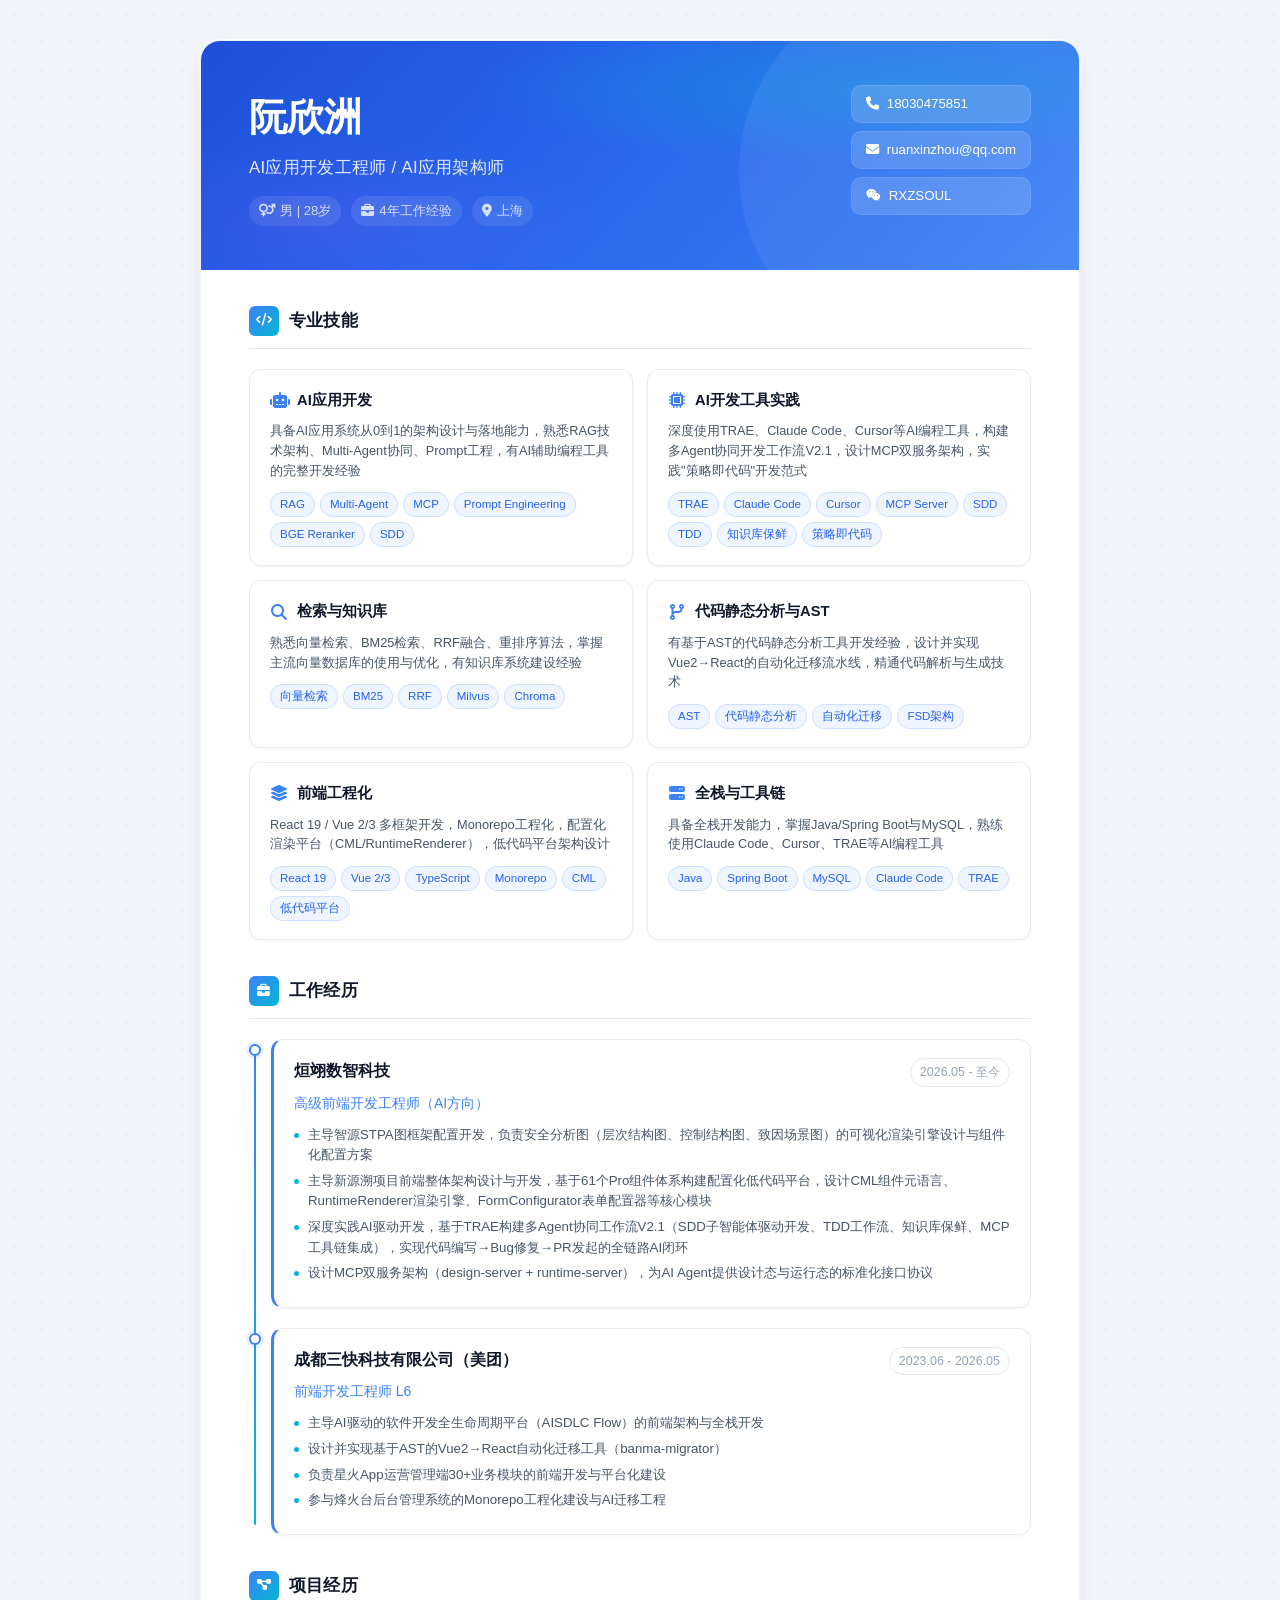
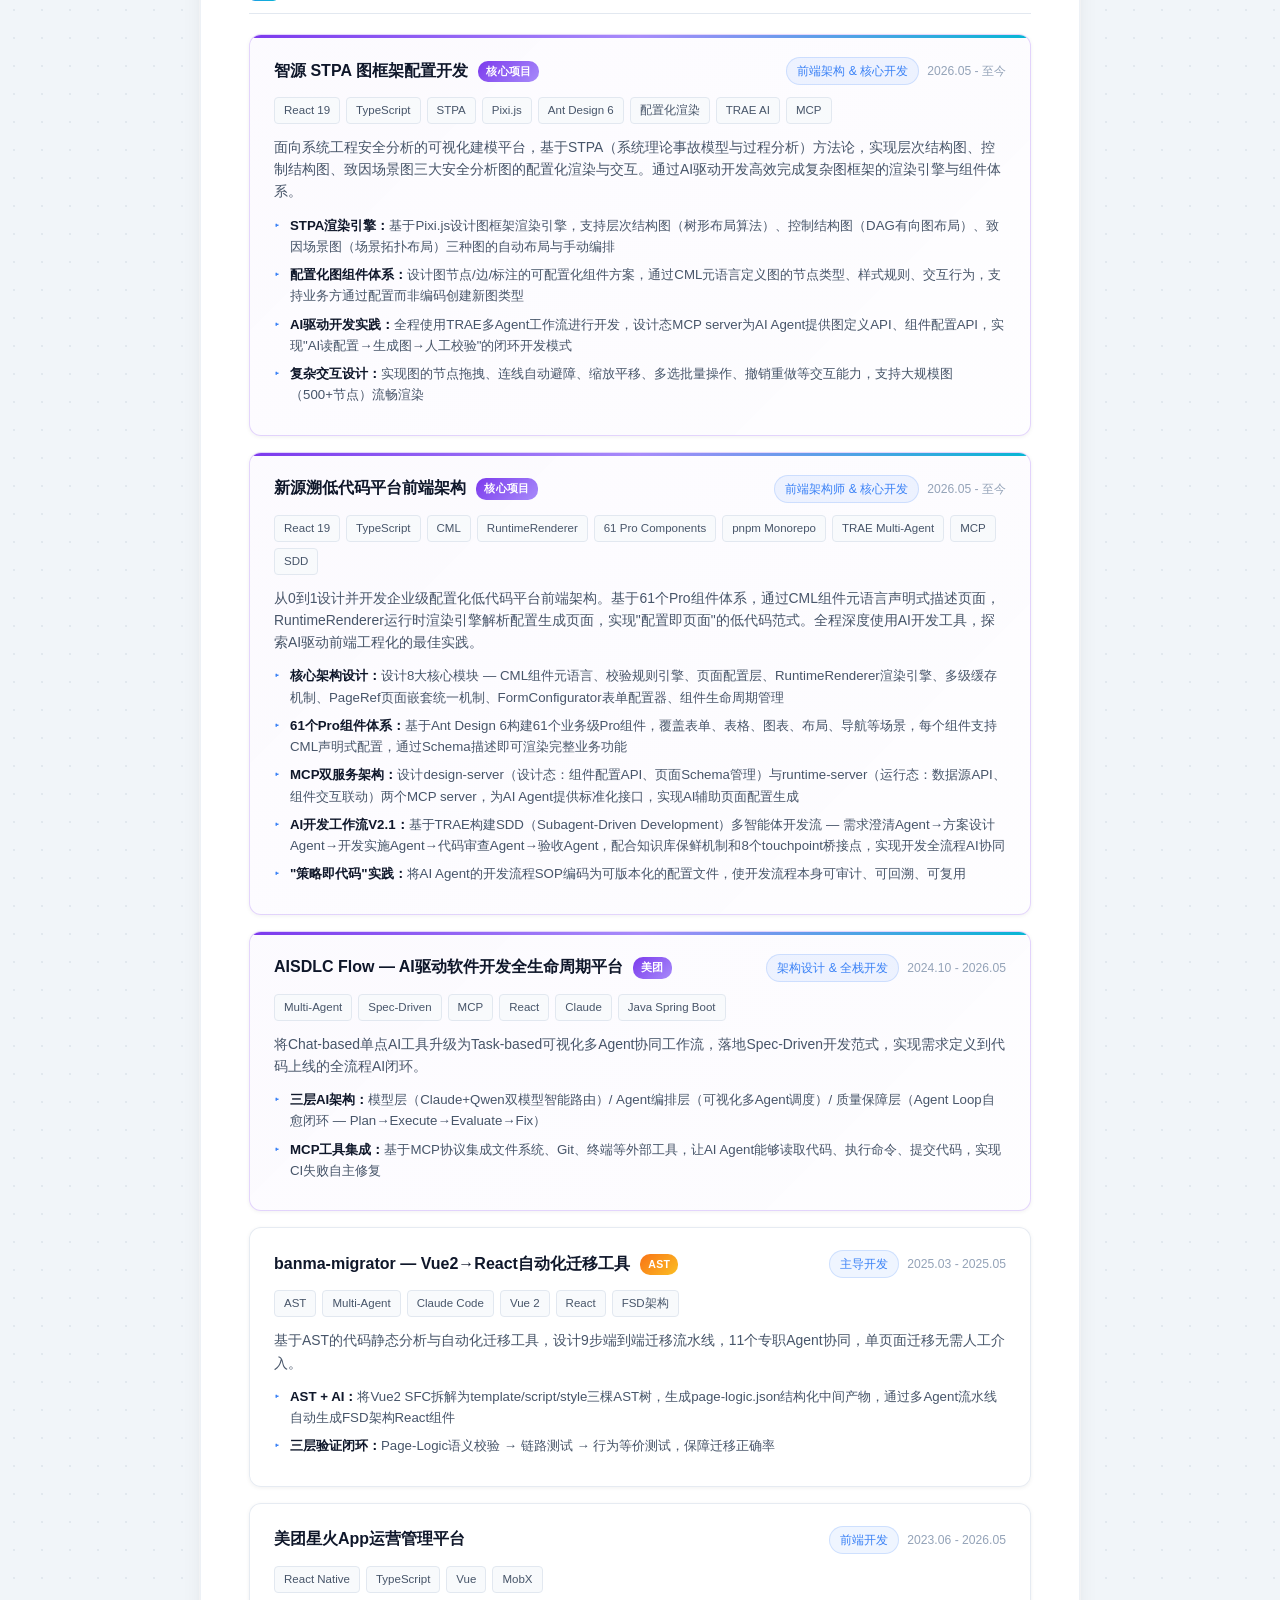
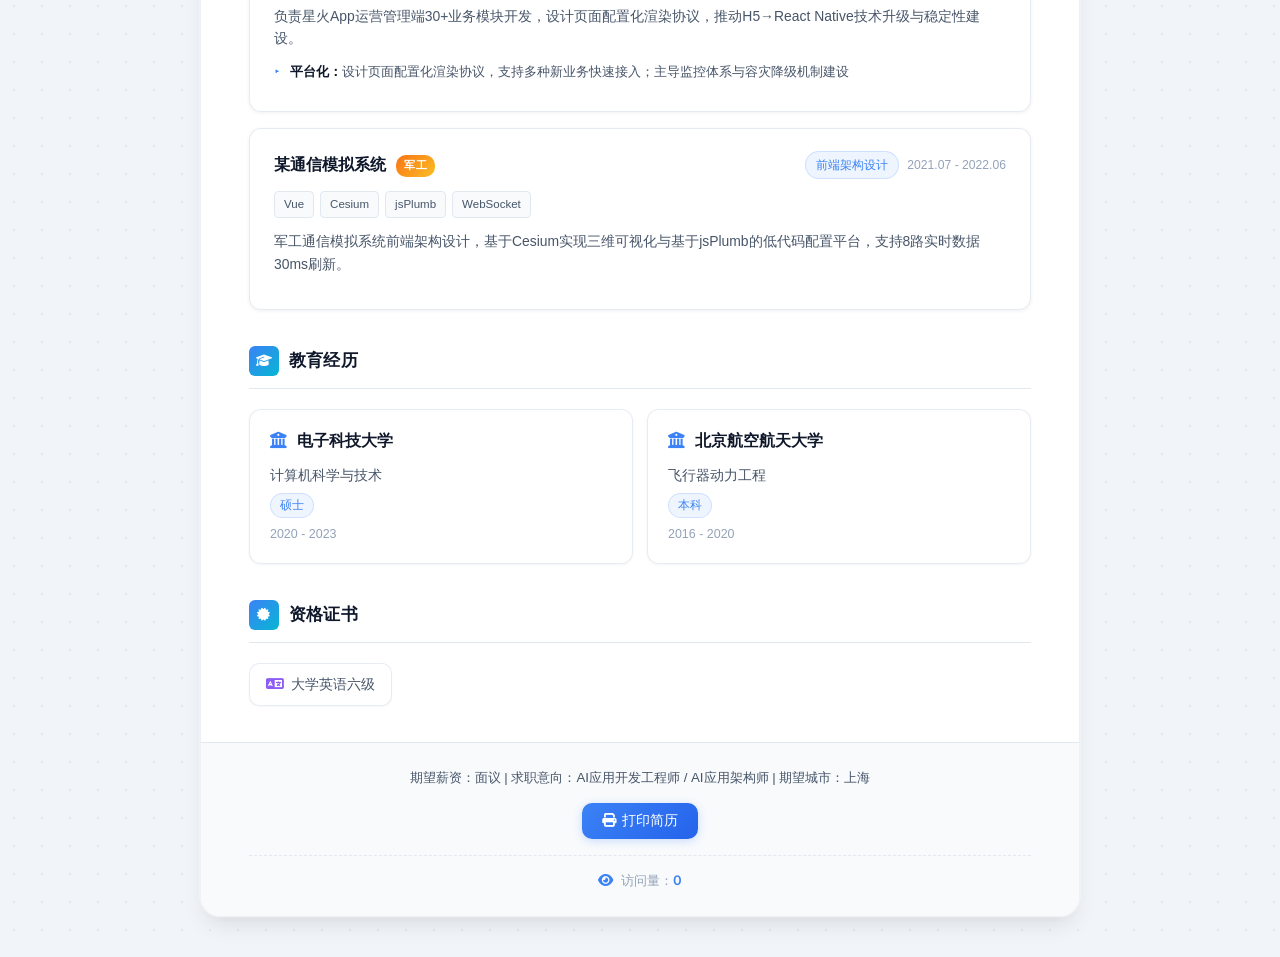
==== index.html @ 88b3d8fe "更新简历：突出STPA图框架配置开发与新源溯低代码平台前端架构，强调AI开发工具实践" ====
<!DOCTYPE html>
<html lang="zh-CN">
<head>
  <meta charset="UTF-8">
  <meta name="viewport" content="width=device-width, initial-scale=1.0">
  <title>阮欣洲 - AI应用开发工程师 - 简历</title>
  <meta name="description" content="AI应用开发工程师 / AI应用架构师简历 — RAG系统设计、Multi-Agent协同、AST代码静态分析、MCP工具集成">
  <link rel="stylesheet" href="/css/resume.css">
  <link rel="preconnect" href="https://fonts.googleapis.com">
  <link rel="preconnect" href="https://fonts.gstatic.com" crossorigin>
  <link href="https://fonts.googleapis.com/css2?family=Inter:wght@300;400;500;600;700&family=Noto+Sans+SC:wght@300;400;500;600;700&display=swap" rel="stylesheet">
  <link rel="stylesheet" href="https://cdn.jsdelivr.net/npm/@fortawesome/fontawesome-free@6.4.0/css/all.min.css">
</head>
<body>
  <div class="resume-container">
    <div class="resume">
  <!-- Header / Profile Section -->
  <header class="resume-header">
    <div class="header-content">
      <div class="profile-info">
        <h1 class="name">阮欣洲</h1>
        <p class="title">AI应用开发工程师 / AI应用架构师</p>
        <div class="meta">
          <span class="meta-item"><i class="fas fa-venus-mars"></i> 男 | 28岁</span>
          <span class="meta-item"><i class="fas fa-briefcase"></i> 4年工作经验</span>
          <span class="meta-item"><i class="fas fa-map-marker-alt"></i> 上海</span>
        </div>
      </div>
      <div class="contact-info">
        <a href="tel:18030475851" class="contact-item">
          <i class="fas fa-phone"></i>
          <span>18030475851</span>
        </a>
        <a href="mailto:ruanxinzhou@qq.com" class="contact-item">
          <i class="fas fa-envelope"></i>
          <span>ruanxinzhou@qq.com</span>
        </a>
        <div class="contact-item">
          <i class="fab fa-weixin"></i>
          <span>RXZSOUL</span>
        </div>
      </div>
    </div>
  </header>

  <main class="resume-main">
    <!-- Skills Section -->
    <section class="section skills-section">
      <h2 class="section-title">
        <span class="title-icon"><i class="fas fa-code"></i></span>
        专业技能
      </h2>
      <div class="skills-grid">
        <div class="skill-card">
          <div class="skill-header">
            <i class="fas fa-robot"></i>
            <h3>AI应用开发</h3>
          </div>
          <p>具备AI应用系统从0到1的架构设计与落地能力，熟悉RAG技术架构、Multi-Agent协同、Prompt工程，有AI辅助编程工具的完整开发经验</p>
          <div class="skill-tags">
            <span class="tag">RAG</span>
            <span class="tag">Multi-Agent</span>
            <span class="tag">MCP</span>
            <span class="tag">Prompt Engineering</span>
            <span class="tag">BGE Reranker</span>
            <span class="tag">SDD</span>
          </div>
        </div>

        <div class="skill-card">
          <div class="skill-header">
            <i class="fas fa-microchip"></i>
            <h3>AI开发工具实践</h3>
          </div>
          <p>深度使用TRAE、Claude Code、Cursor等AI编程工具，构建多Agent协同开发工作流V2.1，设计MCP双服务架构，实践"策略即代码"开发范式</p>
          <div class="skill-tags">
            <span class="tag">TRAE</span>
            <span class="tag">Claude Code</span>
            <span class="tag">Cursor</span>
            <span class="tag">MCP Server</span>
            <span class="tag">SDD</span>
            <span class="tag">TDD</span>
            <span class="tag">知识库保鲜</span>
            <span class="tag">策略即代码</span>
          </div>
        </div>

        <div class="skill-card">
          <div class="skill-header">
            <i class="fas fa-search"></i>
            <h3>检索与知识库</h3>
          </div>
          <p>熟悉向量检索、BM25检索、RRF融合、重排序算法，掌握主流向量数据库的使用与优化，有知识库系统建设经验</p>
          <div class="skill-tags">
            <span class="tag">向量检索</span>
            <span class="tag">BM25</span>
            <span class="tag">RRF</span>
            <span class="tag">Milvus</span>
            <span class="tag">Chroma</span>
          </div>
        </div>

        <div class="skill-card">
          <div class="skill-header">
            <i class="fas fa-code-branch"></i>
            <h3>代码静态分析与AST</h3>
          </div>
          <p>有基于AST的代码静态分析工具开发经验，设计并实现Vue2→React的自动化迁移流水线，精通代码解析与生成技术</p>
          <div class="skill-tags">
            <span class="tag">AST</span>
            <span class="tag">代码静态分析</span>
            <span class="tag">自动化迁移</span>
            <span class="tag">FSD架构</span>
          </div>
        </div>

        <div class="skill-card">
          <div class="skill-header">
            <i class="fas fa-layer-group"></i>
            <h3>前端工程化</h3>
          </div>
          <p>React 19 / Vue 2/3 多框架开发，Monorepo工程化，配置化渲染平台（CML/RuntimeRenderer），低代码平台架构设计</p>
          <div class="skill-tags">
            <span class="tag">React 19</span>
            <span class="tag">Vue 2/3</span>
            <span class="tag">TypeScript</span>
            <span class="tag">Monorepo</span>
            <span class="tag">CML</span>
            <span class="tag">低代码平台</span>
          </div>
        </div>

        <div class="skill-card">
          <div class="skill-header">
            <i class="fas fa-server"></i>
            <h3>全栈与工具链</h3>
          </div>
          <p>具备全栈开发能力，掌握Java/Spring Boot与MySQL，熟练使用Claude Code、Cursor、TRAE等AI编程工具</p>
          <div class="skill-tags">
            <span class="tag">Java</span>
            <span class="tag">Spring Boot</span>
            <span class="tag">MySQL</span>
            <span class="tag">Claude Code</span>
            <span class="tag">TRAE</span>
          </div>
        </div>
      </div>
    </section>

    <!-- Experience Section -->
    <section class="section experience-section">
      <h2 class="section-title">
        <span class="title-icon"><i class="fas fa-briefcase"></i></span>
        工作经历
      </h2>
      <div class="timeline">
        <div class="timeline-item">
          <div class="timeline-marker"></div>
          <div class="timeline-content">
            <div class="timeline-header">
              <h3>烜翊数智科技</h3>
              <span class="timeline-period">2026.05 - 至今</span>
            </div>
            <p class="timeline-role">高级前端开发工程师（AI方向）</p>
            <ul class="timeline-duties">
              <li>主导智源STPA图框架配置开发，负责安全分析图（层次结构图、控制结构图、致因场景图）的可视化渲染引擎设计与组件化配置方案</li>
              <li>主导新源溯项目前端整体架构设计与开发，基于61个Pro组件体系构建配置化低代码平台，设计CML组件元语言、RuntimeRenderer渲染引擎、FormConfigurator表单配置器等核心模块</li>
              <li>深度实践AI驱动开发，基于TRAE构建多Agent协同工作流V2.1（SDD子智能体驱动开发、TDD工作流、知识库保鲜、MCP工具链集成），实现代码编写→Bug修复→PR发起的全链路AI闭环</li>
              <li>设计MCP双服务架构（design-server + runtime-server），为AI Agent提供设计态与运行态的标准化接口协议</li>
            </ul>
          </div>
        </div>

        <div class="timeline-item">
          <div class="timeline-marker"></div>
          <div class="timeline-content">
            <div class="timeline-header">
              <h3>成都三快科技有限公司（美团）</h3>
              <span class="timeline-period">2023.06 - 2026.05</span>
            </div>
            <p class="timeline-role">前端开发工程师 L6</p>
            <ul class="timeline-duties">
              <li>主导AI驱动的软件开发全生命周期平台（AISDLC Flow）的前端架构与全栈开发</li>
              <li>设计并实现基于AST的Vue2→React自动化迁移工具（banma-migrator）</li>
              <li>负责星火App运营管理端30+业务模块的前端开发与平台化建设</li>
              <li>参与烽火台后台管理系统的Monorepo工程化建设与AI迁移工程</li>
            </ul>
          </div>
        </div>
      </div>
    </section>

    <!-- Projects Section -->
    <section class="section projects-section">
      <h2 class="section-title">
        <span class="title-icon"><i class="fas fa-project-diagram"></i></span>
        项目经历
      </h2>

      <div class="project-card project-card--ai">
        <div class="project-header">
          <h3>智源 STPA 图框架配置开发 <span class="project-new-badge">核心项目</span></h3>
          <span class="project-role">前端架构 & 核心开发</span>
          <span class="project-period">2026.05 - 至今</span>
        </div>
        <div class="project-tech">
          <span class="tech-tag">React 19</span>
          <span class="tech-tag">TypeScript</span>
          <span class="tech-tag">STPA</span>
          <span class="tech-tag">Pixi.js</span>
          <span class="tech-tag">Ant Design 6</span>
          <span class="tech-tag">配置化渲染</span>
          <span class="tech-tag">TRAE AI</span>
          <span class="tech-tag">MCP</span>
        </div>
        <p class="project-desc">面向系统工程安全分析的可视化建模平台，基于STPA（系统理论事故模型与过程分析）方法论，实现层次结构图、控制结构图、致因场景图三大安全分析图的配置化渲染与交互。通过AI驱动开发高效完成复杂图框架的渲染引擎与组件体系。</p>
        <ul class="project-achievements">
          <li><strong>STPA渲染引擎：</strong>基于Pixi.js设计图框架渲染引擎，支持层次结构图（树形布局算法）、控制结构图（DAG有向图布局）、致因场景图（场景拓扑布局）三种图的自动布局与手动编排</li>
          <li><strong>配置化图组件体系：</strong>设计图节点/边/标注的可配置化组件方案，通过CML元语言定义图的节点类型、样式规则、交互行为，支持业务方通过配置而非编码创建新图类型</li>
          <li><strong>AI驱动开发实践：</strong>全程使用TRAE多Agent工作流进行开发，设计态MCP server为AI Agent提供图定义API、组件配置API，实现"AI读配置→生成图→人工校验"的闭环开发模式</li>
          <li><strong>复杂交互设计：</strong>实现图的节点拖拽、连线自动避障、缩放平移、多选批量操作、撤销重做等交互能力，支持大规模图（500+节点）流畅渲染</li>
        </ul>
      </div>

      <div class="project-card project-card--ai">
        <div class="project-header">
          <h3>新源溯低代码平台前端架构 <span class="project-new-badge">核心项目</span></h3>
          <span class="project-role">前端架构师 & 核心开发</span>
          <span class="project-period">2026.05 - 至今</span>
        </div>
        <div class="project-tech">
          <span class="tech-tag">React 19</span>
          <span class="tech-tag">TypeScript</span>
          <span class="tech-tag">CML</span>
          <span class="tech-tag">RuntimeRenderer</span>
          <span class="tech-tag">61 Pro Components</span>
          <span class="tech-tag">pnpm Monorepo</span>
          <span class="tech-tag">TRAE Multi-Agent</span>
          <span class="tech-tag">MCP</span>
          <span class="tech-tag">SDD</span>
        </div>
        <p class="project-desc">从0到1设计并开发企业级配置化低代码平台前端架构。基于61个Pro组件体系，通过CML组件元语言声明式描述页面，RuntimeRenderer运行时渲染引擎解析配置生成页面，实现"配置即页面"的低代码范式。全程深度使用AI开发工具，探索AI驱动前端工程化的最佳实践。</p>
        <ul class="project-achievements">
          <li><strong>核心架构设计：</strong>设计8大核心模块 — CML组件元语言、校验规则引擎、页面配置层、RuntimeRenderer渲染引擎、多级缓存机制、PageRef页面嵌套统一机制、FormConfigurator表单配置器、组件生命周期管理</li>
          <li><strong>61个Pro组件体系：</strong>基于Ant Design 6构建61个业务级Pro组件，覆盖表单、表格、图表、布局、导航等场景，每个组件支持CML声明式配置，通过Schema描述即可渲染完整业务功能</li>
          <li><strong>MCP双服务架构：</strong>设计design-server（设计态：组件配置API、页面Schema管理）与runtime-server（运行态：数据源API、组件交互联动）两个MCP server，为AI Agent提供标准化接口，实现AI辅助页面配置生成</li>
          <li><strong>AI开发工作流V2.1：</strong>基于TRAE构建SDD（Subagent-Driven Development）多智能体开发流 — 需求澄清Agent→方案设计Agent→开发实施Agent→代码审查Agent→验收Agent，配合知识库保鲜机制和8个touchpoint桥接点，实现开发全流程AI协同</li>
          <li><strong>"策略即代码"实践：</strong>将AI Agent的开发流程SOP编码为可版本化的配置文件，使开发流程本身可审计、可回溯、可复用</li>
        </ul>
      </div>

      
      <div class="project-card project-card--ai">
        <div class="project-header">
          <h3>AISDLC Flow — AI驱动软件开发全生命周期平台 <span class="project-new-badge">美团</span></h3>
          <span class="project-role">架构设计 & 全栈开发</span>
          <span class="project-period">2024.10 - 2026.05</span>
        </div>
        <div class="project-tech">
          <span class="tech-tag">Multi-Agent</span>
          <span class="tech-tag">Spec-Driven</span>
          <span class="tech-tag">MCP</span>
          <span class="tech-tag">React</span>
          <span class="tech-tag">Claude</span>
          <span class="tech-tag">Java Spring Boot</span>
        </div>
        <p class="project-desc">将Chat-based单点AI工具升级为Task-based可视化多Agent协同工作流，落地Spec-Driven开发范式，实现需求定义到代码上线的全流程AI闭环。</p>
        <ul class="project-achievements">
          <li><strong>三层AI架构：</strong>模型层（Claude+Qwen双模型智能路由）/ Agent编排层（可视化多Agent调度）/ 质量保障层（Agent Loop自愈闭环 — Plan→Execute→Evaluate→Fix）</li>
          <li><strong>MCP工具集成：</strong>基于MCP协议集成文件系统、Git、终端等外部工具，让AI Agent能够读取代码、执行命令、提交代码，实现CI失败自主修复</li>
        </ul>
      </div>

      <div class="project-card">
        <div class="project-header">
          <h3>banma-migrator — Vue2→React自动化迁移工具 <span class="project-badge project-badge--orange">AST</span></h3>
          <span class="project-role">主导开发</span>
          <span class="project-period">2025.03 - 2025.05</span>
        </div>
        <div class="project-tech">
          <span class="tech-tag">AST</span>
          <span class="tech-tag">Multi-Agent</span>
          <span class="tech-tag">Claude Code</span>
          <span class="tech-tag">Vue 2</span>
          <span class="tech-tag">React</span>
          <span class="tech-tag">FSD架构</span>
        </div>
        <p class="project-desc">基于AST的代码静态分析与自动化迁移工具，设计9步端到端迁移流水线，11个专职Agent协同，单页面迁移无需人工介入。</p>
        <ul class="project-achievements">
          <li><strong>AST + AI：</strong>将Vue2 SFC拆解为template/script/style三棵AST树，生成page-logic.json结构化中间产物，通过多Agent流水线自动生成FSD架构React组件</li>
          <li><strong>三层验证闭环：</strong>Page-Logic语义校验 → 链路测试 → 行为等价测试，保障迁移正确率</li>
        </ul>
      </div>

      <div class="project-card">
        <div class="project-header">
          <h3>美团星火App运营管理平台</h3>
          <span class="project-role">前端开发</span>
          <span class="project-period">2023.06 - 2026.05</span>
        </div>
        <div class="project-tech">
          <span class="tech-tag">React Native</span>
          <span class="tech-tag">TypeScript</span>
          <span class="tech-tag">Vue</span>
          <span class="tech-tag">MobX</span>
        </div>
        <p class="project-desc">负责星火App运营管理端30+业务模块开发，设计页面配置化渲染协议，推动H5→React Native技术升级与稳定性建设。</p>
        <ul class="project-achievements">
          <li><strong>平台化：</strong>设计页面配置化渲染协议，支持多种新业务快速接入；主导监控体系与容灾降级机制建设</li>
        </ul>
      </div>

      <div class="project-card">
        <div class="project-header">
          <h3>某通信模拟系统 <span class="project-badge project-badge--orange">军工</span></h3>
          <span class="project-role">前端架构设计</span>
          <span class="project-period">2021.07 - 2022.06</span>
        </div>
        <div class="project-tech">
          <span class="tech-tag">Vue</span>
          <span class="tech-tag">Cesium</span>
          <span class="tech-tag">jsPlumb</span>
          <span class="tech-tag">WebSocket</span>
        </div>
        <p class="project-desc">军工通信模拟系统前端架构设计，基于Cesium实现三维可视化与基于jsPlumb的低代码配置平台，支持8路实时数据30ms刷新。</p>
      </div>
    </section>

    <!-- Education Section -->
    <section class="section education-section">
      <h2 class="section-title">
        <span class="title-icon"><i class="fas fa-graduation-cap"></i></span>
        教育经历
      </h2>
      <div class="education-grid">
        <div class="education-card">
          <div class="education-school">
            <i class="fas fa-university"></i>
            <h3>电子科技大学</h3>
          </div>
          <p class="education-major">计算机科学与技术</p>
          <p class="education-degree">硕士</p>
          <span class="education-period">2020 - 2023</span>
        </div>
        <div class="education-card">
          <div class="education-school">
            <i class="fas fa-university"></i>
            <h3>北京航空航天大学</h3>
          </div>
          <p class="education-major">飞行器动力工程</p>
          <p class="education-degree">本科</p>
          <span class="education-period">2016 - 2020</span>
        </div>
      </div>
    </section>

    <!-- Certificates Section -->
    <section class="section certificates-section">
      <h2 class="section-title">
        <span class="title-icon"><i class="fas fa-certificate"></i></span>
        资格证书
      </h2>
      <div class="certificates-list">
        <div class="certificate-item">
          <i class="fas fa-language"></i>
          <span>大学英语六级</span>
        </div>
      </div>
    </section>
  </main>

  <!-- Footer -->
  <footer class="resume-footer">
    <p>期望薪资：面议 | 求职意向：AI应用开发工程师 / AI应用架构师 | 期望城市：上海</p>
    <button class="print-btn" onclick="window.print()">
      <i class="fas fa-print"></i> 打印简历
    </button>
    <div class="visitor-stats">
      <i class="fas fa-eye"></i>
      <span>访问量：<span id="busuanzi_value_site_pv">0</span></span>
    </div>
  </footer>
</div>

  </div>
  <script src="/js/resume.js"></script>
  <!-- Vercount 访问统计 (更稳定) -->
  <script async src="https://events.vercount.one/js"></script>
</body>
</html>
---- css/resume.css ----
/* ============================================================
   Keyframe Animations
   ============================================================ */
@keyframes shimmer {
  0%   { background-position: -200% center; }
  100% { background-position:  200% center; }
}

@keyframes grain {
  0%, 100% { transform: translate(0, 0); }
  10%       { transform: translate(-2%, -3%); }
  30%       { transform: translate(3%, 2%); }
  50%       { transform: translate(-1%, 4%); }
  70%       { transform: translate(2%, -2%); }
  90%       { transform: translate(-3%, 1%); }
}

@keyframes fadeInUp {
  from { opacity: 0; transform: translateY(12px); }
  to   { opacity: 1; transform: translateY(0); }
}

@keyframes slideInLeft {
  from { opacity: 0; transform: translateX(-16px); }
  to   { opacity: 1; transform: translateX(0); }
}

/* ============================================================
   CSS Variables — Design Tokens
   ============================================================ */
:root {
  /* Brand Colors */
  --primary-color: #3b82f6;
  --primary-light: #60a5fa;
  --primary-dark: #2563eb;
  --secondary-color: #06b6d4;
  --accent-color: #8b5cf6;
  --accent-dark: #7c3aed;
  --success-color: #10b981;
  --success-dark: #059669;
  --warning-color: #f59e0b;
  --orange-color: #f97316;
  --orange-dark: #ea580c;

  /* Backgrounds */
  --bg-color: #f1f5f9;
  --bg-subtle: #f8fafc;
  --card-bg: #ffffff;

  /* Text */
  --text-primary: #0f172a;
  --text-secondary: #475569;
  --text-muted: #94a3b8;

  /* Borders */
  --border-color: #e2e8f0;
  --border-light: #f1f5f9;

  /* Shadows */
  --shadow-xs: 0 1px 2px 0 rgb(0 0 0 / 0.04);
  --shadow-sm: 0 1px 3px 0 rgb(0 0 0 / 0.08), 0 1px 2px -1px rgb(0 0 0 / 0.06);
  --shadow: 0 4px 6px -1px rgb(0 0 0 / 0.08), 0 2px 4px -2px rgb(0 0 0 / 0.06);
  --shadow-md: 0 6px 16px -4px rgb(0 0 0 / 0.1), 0 2px 6px -2px rgb(0 0 0 / 0.06);
  --shadow-lg: 0 12px 24px -6px rgb(0 0 0 / 0.1), 0 4px 8px -4px rgb(0 0 0 / 0.06);

  /* Radii */
  --radius-xs: 4px;
  --radius-sm: 6px;
  --radius: 10px;
  --radius-md: 12px;
  --radius-lg: 16px;
  --radius-xl: 20px;

  /* Transitions */
  --transition: all 0.25s cubic-bezier(0.4, 0, 0.2, 1);
  --transition-fast: all 0.15s cubic-bezier(0.4, 0, 0.2, 1);
}

/* ============================================================
   Reset & Base
   ============================================================ */
* {
  margin: 0;
  padding: 0;
  box-sizing: border-box;
}

html {
  scroll-behavior: smooth;
}

body {
  font-family: -apple-system, BlinkMacSystemFont, 'Segoe UI', 'PingFang SC',
    'Hiragino Sans GB', 'Microsoft YaHei', sans-serif;
  background: var(--bg-color);
  background-image: radial-gradient(circle, rgba(148,163,184,0.16) 1px, transparent 1px);
  background-size: 28px 28px;
  color: var(--text-primary);
  line-height: 1.65;
  -webkit-font-smoothing: antialiased;
  -moz-osx-font-smoothing: grayscale;
}

/* ============================================================
   Layout
   ============================================================ */
.resume-container {
  max-width: 920px;
  margin: 0 auto;
  padding: 40px 20px;
}

.resume {
  background: rgba(255,255,255,0.97);
  backdrop-filter: blur(20px);
  -webkit-backdrop-filter: blur(20px);
  border-radius: var(--radius-xl);
  box-shadow: var(--shadow-lg), 0 0 0 1px rgba(255,255,255,0.6);
  overflow: hidden;
  border: 1px solid rgba(226,232,240,0.6);
}

/* ============================================================
   Header
   ============================================================ */
.resume-header {
  background:
    radial-gradient(ellipse 80% 60% at 75% 20%, rgba(6,182,212,0.3) 0%, transparent 55%),
    radial-gradient(ellipse 60% 80% at 15% 80%, rgba(139,92,246,0.2) 0%, transparent 50%),
    linear-gradient(135deg, #1d4ed8 0%, #2563eb 40%, #3b82f6 100%);
  color: white;
  padding: 44px 48px;
  position: relative;
  overflow: hidden;
}

/* Noise texture overlay */
.resume-header::before {
  content: '';
  position: absolute;
  inset: -50%;
  width: 200%;
  height: 200%;
  background-image: url("data:image/svg+xml,%3Csvg viewBox='0 0 256 256' xmlns='http://www.w3.org/2000/svg'%3E%3Cfilter id='noise'%3E%3CfeTurbulence type='fractalNoise' baseFrequency='0.9' numOctaves='4' stitchTiles='stitch'/%3E%3C/filter%3E%3Crect width='100%25' height='100%25' filter='url(%23noise)' opacity='0.04'/%3E%3C/svg%3E");
  pointer-events: none;
  opacity: 0.3;
  animation: grain 8s steps(10) infinite;
  z-index: 0;
}

/* Decorative orbs */
.resume-header::after {
  content: '';
  position: absolute;
  top: -60px;
  right: -40px;
  width: 380px;
  height: 380px;
  background: rgba(255, 255, 255, 0.06);
  border-radius: 50%;
  pointer-events: none;
  z-index: 0;
}

.header-content {
  display: flex;
  justify-content: space-between;
  align-items: flex-start;
  gap: 32px;
  position: relative;
  z-index: 2;
}

.profile-info .name {
  font-size: 2.4rem;
  font-weight: 700;
  letter-spacing: -0.5px;
  margin-bottom: 6px;
}

.profile-info .title {
  font-size: 1.05rem;
  font-weight: 400;
  opacity: 0.88;
  margin-bottom: 14px;
  letter-spacing: 0.3px;
}

.profile-info .meta {
  display: flex;
  flex-wrap: wrap;
  gap: 10px;
}

.meta-item {
  display: flex;
  align-items: center;
  gap: 5px;
  font-size: 0.82rem;
  opacity: 0.8;
  background: rgba(255, 255, 255, 0.12);
  padding: 4px 10px;
  border-radius: 20px;
}

.contact-info {
  display: flex;
  flex-direction: column;
  gap: 8px;
  flex-shrink: 0;
}

.contact-item {
  display: flex;
  align-items: center;
  gap: 8px;
  color: white;
  text-decoration: none;
  font-size: 0.83rem;
  padding: 7px 14px;
  background: rgba(255, 255, 255, 0.14);
  border-radius: var(--radius);
  transition: var(--transition);
  border: 1px solid rgba(255, 255, 255, 0.1);
}

.contact-item:hover {
  background: rgba(255, 255, 255, 0.24);
  transform: translateX(3px);
}

/* ============================================================
   Main Content
   ============================================================ */
.resume-main {
  padding: 36px 48px;
}

.section {
  margin-bottom: 36px;
}

.section:last-child {
  margin-bottom: 0;
}

/* ============================================================
   Section Title
   ============================================================ */
.section-title {
  display: flex;
  align-items: center;
  gap: 10px;
  font-size: 1.05rem;
  font-weight: 700;
  color: var(--text-primary);
  margin-bottom: 20px;
  padding-bottom: 12px;
  border-bottom: 1.5px solid var(--border-color);
  letter-spacing: 0.2px;
}

.title-icon {
  display: flex;
  align-items: center;
  justify-content: center;
  width: 30px;
  height: 30px;
  background: linear-gradient(135deg, var(--primary-color), var(--secondary-color));
  border-radius: var(--radius-sm);
  color: white;
  font-size: 0.8rem;
  flex-shrink: 0;
}

/* ============================================================
   Skills Grid
   ============================================================ */
.skills-grid {
  display: grid;
  grid-template-columns: repeat(auto-fill, minmax(255px, 1fr));
  gap: 14px;
}

.skill-card {
  background: rgba(255,255,255,0.92);
  backdrop-filter: blur(8px);
  -webkit-backdrop-filter: blur(8px);
  border: 1px solid rgba(226,232,240,0.8);
  border-radius: var(--radius-md);
  padding: 18px 20px;
  transition: var(--transition);
  position: relative;
  overflow: hidden;
  box-shadow: 0 1px 3px rgba(0,0,0,0.06), inset 0 1px 0 rgba(255,255,255,0.9);
}

/* Top gradient accent line */
.skill-card::before {
  content: '';
  position: absolute;
  top: 0;
  left: 0;
  right: 0;
  height: 2.5px;
  background: linear-gradient(90deg, var(--primary-color), var(--secondary-color), var(--accent-color));
  transform: scaleX(0);
  transform-origin: left;
  transition: transform 0.35s cubic-bezier(0.4,0,0.2,1);
  border-radius: var(--radius-md) var(--radius-md) 0 0;
}

/* Shimmer sweep on hover */
.skill-card::after {
  content: '';
  position: absolute;
  inset: 0;
  background: linear-gradient(
    105deg,
    transparent 25%,
    rgba(255,255,255,0.55) 50%,
    transparent 75%
  );
  background-size: 200% 100%;
  background-position: -200% center;
  opacity: 0;
  pointer-events: none;
}

.skill-card:hover {
  box-shadow: var(--shadow-md), inset 0 1px 0 rgba(255,255,255,0.95);
  transform: translateY(-3px);
  border-color: rgba(59, 130, 246, 0.2);
  background: white;
}

.skill-card:hover::before {
  transform: scaleX(1);
}

.skill-card:hover::after {
  opacity: 1;
  animation: shimmer 0.65s ease forwards;
}

.skill-header {
  display: flex;
  align-items: center;
  gap: 9px;
  margin-bottom: 9px;
}

.skill-header i {
  font-size: 1rem;
  color: var(--primary-color);
  width: 18px;
  text-align: center;
}

.skill-header h3 {
  font-size: 0.92rem;
  font-weight: 600;
  color: var(--text-primary);
}

.skill-card p {
  font-size: 0.8rem;
  color: var(--text-secondary);
  line-height: 1.55;
  margin-bottom: 12px;
}

.skill-tags {
  display: flex;
  flex-wrap: wrap;
  gap: 5px;
}

.tag {
  display: inline-block;
  padding: 2px 9px;
  background: rgba(59, 130, 246, 0.08);
  color: var(--primary-dark);
  font-size: 0.72rem;
  border-radius: 20px;
  border: 1px solid rgba(59, 130, 246, 0.18);
  font-weight: 500;
}

/* ============================================================
   Timeline (Work Experience)
   ============================================================ */
.timeline {
  position: relative;
  padding-left: 22px;
}

.timeline::before {
  content: '';
  position: absolute;
  left: 5px;
  top: 10px;
  bottom: 10px;
  width: 2px;
  background: linear-gradient(to bottom, var(--primary-color), var(--secondary-color));
  border-radius: 2px;
}

.timeline-item {
  position: relative;
  padding-bottom: 20px;
}

.timeline-item:last-child {
  padding-bottom: 0;
}

.timeline-marker {
  position: absolute;
  left: -22px;
  top: 5px;
  width: 12px;
  height: 12px;
  background: var(--card-bg);
  border: 2.5px solid var(--primary-color);
  border-radius: 50%;
  z-index: 1;
  box-shadow: 0 0 0 3px rgba(59, 130, 246, 0.12);
}

.timeline-content {
  background: rgba(255,255,255,0.88);
  backdrop-filter: blur(6px);
  -webkit-backdrop-filter: blur(6px);
  border-radius: var(--radius-md);
  padding: 18px 20px;
  border: 1px solid rgba(226,232,240,0.8);
  border-left: 3px solid var(--primary-color);
  box-shadow: 0 1px 3px rgba(0,0,0,0.05), inset 0 1px 0 rgba(255,255,255,0.9);
  transition: var(--transition);
}

.timeline-content:hover {
  background: white;
  box-shadow: var(--shadow-md), inset 0 1px 0 rgba(255,255,255,0.95);
  border-color: rgba(59,130,246,0.2);
  transform: translateX(2px);
}

.timeline-header {
  display: flex;
  justify-content: space-between;
  align-items: flex-start;
  margin-bottom: 5px;
  flex-wrap: wrap;
  gap: 6px;
}

.timeline-header h3 {
  font-size: 0.98rem;
  font-weight: 600;
  color: var(--text-primary);
}

.timeline-period {
  font-size: 0.78rem;
  color: var(--text-muted);
  padding: 3px 9px;
  background: var(--card-bg);
  border-radius: 20px;
  border: 1px solid var(--border-color);
}

.timeline-role {
  font-size: 0.87rem;
  color: var(--primary-color);
  font-weight: 500;
  margin-bottom: 10px;
}

.timeline-duties {
  list-style: none;
}

.timeline-duties li {
  position: relative;
  padding-left: 14px;
  margin-bottom: 5px;
  font-size: 0.83rem;
  color: var(--text-secondary);
  line-height: 1.55;
}

.timeline-duties li::before {
  content: '';
  position: absolute;
  left: 0;
  top: 8px;
  width: 5px;
  height: 5px;
  background: var(--secondary-color);
  border-radius: 50%;
}

/* ============================================================
   Project Cards
   ============================================================ */
.project-card {
  background: rgba(255,255,255,0.94);
  backdrop-filter: blur(8px);
  -webkit-backdrop-filter: blur(8px);
  border: 1px solid rgba(226,232,240,0.85);
  border-radius: var(--radius-md);
  padding: 22px 24px;
  margin-bottom: 16px;
  transition: box-shadow 0.3s ease, border-color 0.3s ease, transform 0.3s ease;
  position: relative;
  overflow: hidden;
  box-shadow: 0 1px 4px rgba(0,0,0,0.06), inset 0 1px 0 rgba(255,255,255,0.9);
}

/* Top gradient accent — hidden by default */
.project-card > .project-header::before {
  display: none; /* use pseudo on card itself */
}

.project-card::before {
  content: '';
  position: absolute;
  top: 0; left: 0; right: 0;
  height: 3px;
  background: linear-gradient(90deg, var(--primary-color), var(--secondary-color), var(--accent-color));
  opacity: 0;
  transition: opacity 0.3s ease;
  border-radius: var(--radius-md) var(--radius-md) 0 0;
  z-index: 1;
}

.project-card:last-child {
  margin-bottom: 0;
}

.project-card:hover {
  box-shadow: var(--shadow-lg), inset 0 1px 0 rgba(255,255,255,0.95);
  border-color: rgba(59, 130, 246, 0.18);
  transform: translateY(-2px);
  background: white;
}

.project-card:hover::before {
  opacity: 1;
}

/* AI Project Card */
.project-card--ai {
  border-color: rgba(124, 58, 237, 0.2);
  background: linear-gradient(
    135deg,
    rgba(124, 58, 237, 0.025) 0%,
    rgba(167, 139, 250, 0.015) 100%
  );
}

/* Override the default blue top bar with purple for AI card */
.project-card--ai::before {
  background: linear-gradient(90deg, #7c3aed, #a78bfa, #06b6d4);
  opacity: 1; /* always visible for special cards */
}

.project-card--ai:hover {
  border-color: rgba(124, 58, 237, 0.35);
  box-shadow: 0 6px 24px rgba(124, 58, 237, 0.12), inset 0 1px 0 rgba(255,255,255,0.95);
}

/* Migration Project Card */
.project-card--migration {
  border-color: rgba(249, 115, 22, 0.2);
  background: linear-gradient(
    135deg,
    rgba(249, 115, 22, 0.025) 0%,
    rgba(251, 191, 36, 0.015) 100%
  );
}

/* Override the default blue top bar with orange for migration card */
.project-card--migration::before {
  background: linear-gradient(90deg, #f97316, #fbbf24, #10b981);
  opacity: 1; /* always visible for special cards */
}

.project-card--migration:hover {
  border-color: rgba(249, 115, 22, 0.35);
  box-shadow: 0 6px 24px rgba(249, 115, 22, 0.12), inset 0 1px 0 rgba(255,255,255,0.95);
}

/* Project Header */
.project-header {
  display: flex;
  flex-wrap: wrap;
  align-items: center;
  gap: 8px;
  margin-bottom: 12px;
}

.project-header h3 {
  font-size: 1rem;
  font-weight: 700;
  color: var(--text-primary);
  flex: 1;
  min-width: 0;
}

.project-role {
  font-size: 0.76rem;
  color: var(--primary-color);
  padding: 3px 10px;
  background: rgba(59, 130, 246, 0.08);
  border-radius: 20px;
  border: 1px solid rgba(59, 130, 246, 0.18);
  font-weight: 500;
  white-space: nowrap;
}

.project-period {
  font-size: 0.76rem;
  color: var(--text-muted);
  white-space: nowrap;
}

/* Badges */
.project-new-badge,
.project-badge {
  display: inline-block;
  padding: 2px 8px;
  color: white;
  font-size: 0.66rem;
  font-weight: 600;
  border-radius: 10px;
  margin-left: 6px;
  vertical-align: middle;
  letter-spacing: 0.3px;
}

.project-new-badge {
  background: linear-gradient(135deg, #7c3aed, #a78bfa);
}

.project-badge--orange {
  background: linear-gradient(135deg, #f97316, #fbbf24);
}

/* Tech Tags */
.project-tech {
  display: flex;
  flex-wrap: wrap;
  gap: 6px;
  margin-bottom: 12px;
}

.tech-tag {
  padding: 3px 9px;
  background: var(--bg-subtle);
  color: var(--text-secondary);
  font-size: 0.72rem;
  border-radius: var(--radius-xs);
  border: 1px solid var(--border-color);
  font-weight: 500;
}

.tech-tag--accent {
  background: rgba(124, 58, 237, 0.07);
  color: var(--accent-dark);
  border-color: rgba(124, 58, 237, 0.2);
}

/* Project Description */
.project-desc {
  font-size: 0.87rem;
  color: var(--text-secondary);
  margin-bottom: 12px;
  line-height: 1.6;
}

/* Project Achievements */
.project-achievements {
  list-style: none;
}

.project-achievements li {
  position: relative;
  padding-left: 16px;
  margin-bottom: 7px;
  font-size: 0.83rem;
  color: var(--text-secondary);
  line-height: 1.6;
}

.project-achievements li::before {
  content: '▸';
  position: absolute;
  left: 0;
  color: var(--primary-color);
  font-size: 0.75rem;
  top: 1px;
}

.project-achievements li strong {
  color: var(--text-primary);
  font-weight: 600;
}

/* ============================================================
   Sub-Project (nested inside project card)
   ============================================================ */
.sub-project {
  margin-top: 18px;
  padding: 16px 18px;
  background: rgba(248,250,252,0.9);
  backdrop-filter: blur(6px);
  -webkit-backdrop-filter: blur(6px);
  border-radius: var(--radius);
  border: 1px solid rgba(226,232,240,0.8);
  border-left: 3px solid var(--orange-color);
  position: relative;
  transition: box-shadow 0.25s ease, border-color 0.25s ease, transform 0.25s ease;
}

.sub-project:hover {
  box-shadow: var(--shadow-md);
  border-color: rgba(249,115,22,0.25);
  transform: translateX(2px);
  background: white;
}

.sub-project + .sub-project {
  margin-top: 12px;
}

.sub-project-header {
  display: flex;
  align-items: center;
  gap: 8px;
  margin-bottom: 10px;
  flex-wrap: wrap;
}

.sub-project-icon {
  display: flex;
  align-items: center;
  justify-content: center;
  width: 26px;
  height: 26px;
  background: linear-gradient(135deg, var(--orange-color), var(--warning-color));
  border-radius: var(--radius-sm);
  color: white;
  font-size: 0.72rem;
  flex-shrink: 0;
}

.sub-project-header h4 {
  font-size: 0.9rem;
  font-weight: 600;
  color: var(--text-primary);
  flex: 1;
  min-width: 0;
}

.sub-project-period {
  font-size: 0.73rem;
  color: var(--text-muted);
  white-space: nowrap;
  padding: 2px 8px;
  background: var(--card-bg);
  border-radius: 20px;
  border: 1px solid var(--border-color);
}

.sub-project-tech {
  display: flex;
  flex-wrap: wrap;
  gap: 5px;
  margin-bottom: 10px;
}

.sub-project-achievements {
  margin-top: 0;
}

.sub-project-achievements li {
  font-size: 0.81rem;
}

.sub-project-achievements li::before {
  color: var(--orange-color);
}

/* project-links inside sub-project: tighter spacing */
.sub-project .project-links {
  margin-top: 12px;
  padding-top: 10px;
}

/* ============================================================
   Project Links / Buttons
   ============================================================ */
.project-links {
  display: flex;
  flex-wrap: wrap;
  gap: 10px;
  margin-top: 16px;
  padding-top: 14px;
  border-top: 1px dashed var(--border-color);
}

.project-detail-btn {
  display: inline-flex;
  align-items: center;
  gap: 7px;
  padding: 8px 16px;
  background: linear-gradient(135deg, var(--primary-color), var(--primary-dark));
  color: white;
  text-decoration: none;
  border-radius: var(--radius);
  font-size: 0.8rem;
  font-weight: 500;
  transition: var(--transition);
  box-shadow: 0 2px 8px rgba(59, 130, 246, 0.25);
  position: relative;
  overflow: hidden;
}

/* Shimmer sweep */
.project-detail-btn::after {
  content: '';
  position: absolute;
  inset: 0;
  background: linear-gradient(
    105deg,
    transparent 30%,
    rgba(255,255,255,0.3) 50%,
    transparent 70%
  );
  background-size: 200% 100%;
  background-position: -200% center;
  opacity: 0;
  pointer-events: none;
}

.project-detail-btn:hover {
  transform: translateY(-2px);
  box-shadow: 0 4px 14px rgba(59, 130, 246, 0.35);
}

.project-detail-btn:hover::after {
  opacity: 1;
  animation: shimmer 0.6s ease forwards;
}

.project-detail-btn:hover .btn-arrow {
  transform: translateX(3px);
}

.btn-arrow {
  font-size: 0.72rem;
  transition: transform 0.2s ease;
}

.project-detail-btn--green {
  background: linear-gradient(135deg, var(--success-dark), var(--success-color));
  box-shadow: 0 2px 8px rgba(16, 185, 129, 0.25);
}

.project-detail-btn--green:hover {
  box-shadow: 0 4px 14px rgba(16, 185, 129, 0.35);
}

.project-detail-btn--purple {
  background: linear-gradient(135deg, #7c3aed, #4c1d95);
  box-shadow: 0 2px 8px rgba(124, 58, 237, 0.25);
}

.project-detail-btn--purple:hover {
  box-shadow: 0 4px 14px rgba(124, 58, 237, 0.35);
}

.project-detail-btn--orange {
  background: linear-gradient(135deg, var(--orange-color), var(--warning-color));
  box-shadow: 0 2px 8px rgba(249, 115, 22, 0.25);
}

.project-detail-btn--orange:hover {
  box-shadow: 0 4px 14px rgba(249, 115, 22, 0.35);
}

.project-detail-btn--teal {
  background: linear-gradient(135deg, #0d9488, #06b6d4);
  box-shadow: 0 2px 8px rgba(6, 182, 212, 0.25);
}

.project-detail-btn--teal:hover {
  box-shadow: 0 4px 14px rgba(6, 182, 212, 0.35);
}

/* ============================================================
   Education
   ============================================================ */
.education-grid {
  display: grid;
  grid-template-columns: repeat(auto-fill, minmax(260px, 1fr));
  gap: 14px;
}

.education-card {
  background: rgba(255,255,255,0.9);
  backdrop-filter: blur(6px);
  -webkit-backdrop-filter: blur(6px);
  border-radius: var(--radius-md);
  padding: 18px 20px;
  border: 1px solid rgba(226,232,240,0.8);
  transition: var(--transition);
  position: relative;
  overflow: hidden;
  box-shadow: 0 1px 3px rgba(0,0,0,0.05), inset 0 1px 0 rgba(255,255,255,0.9);
}

.education-card::before {
  content: '';
  position: absolute;
  top: 0; left: 0; right: 0;
  height: 2px;
  background: linear-gradient(90deg, var(--primary-color), var(--accent-color));
  transform: scaleX(0);
  transform-origin: left;
  transition: transform 0.35s cubic-bezier(0.4,0,0.2,1);
}

.education-card:hover {
  box-shadow: var(--shadow-md), inset 0 1px 0 rgba(255,255,255,0.95);
  border-color: rgba(59, 130, 246, 0.2);
  transform: translateY(-2px);
  background: white;
}

.education-card:hover::before {
  transform: scaleX(1);
}

.education-school {
  display: flex;
  align-items: center;
  gap: 10px;
  margin-bottom: 10px;
}

.education-school i {
  font-size: 1.05rem;
  color: var(--primary-color);
}

.education-school h3 {
  font-size: 0.97rem;
  font-weight: 600;
  color: var(--text-primary);
}

.education-major {
  font-size: 0.87rem;
  color: var(--text-secondary);
  margin-bottom: 5px;
}

.education-degree {
  display: inline-block;
  font-size: 0.72rem;
  color: var(--primary-color);
  padding: 2px 9px;
  background: rgba(59, 130, 246, 0.08);
  border-radius: 20px;
  margin-bottom: 6px;
  border: 1px solid rgba(59, 130, 246, 0.18);
  font-weight: 500;
}

.education-period {
  font-size: 0.78rem;
  color: var(--text-muted);
  display: block;
}

/* ============================================================
   Certificates
   ============================================================ */
.certificates-list {
  display: flex;
  flex-wrap: wrap;
  gap: 10px;
}

.certificate-item {
  display: flex;
  align-items: center;
  gap: 8px;
  padding: 9px 16px;
  background: rgba(255,255,255,0.88);
  backdrop-filter: blur(6px);
  -webkit-backdrop-filter: blur(6px);
  border-radius: var(--radius);
  border: 1px solid rgba(226,232,240,0.8);
  font-size: 0.87rem;
  color: var(--text-secondary);
  transition: var(--transition);
  box-shadow: 0 1px 2px rgba(0,0,0,0.04), inset 0 1px 0 rgba(255,255,255,0.9);
}

.certificate-item:hover {
  border-color: rgba(139, 92, 246, 0.25);
  box-shadow: 0 3px 10px rgba(139,92,246,0.1), inset 0 1px 0 rgba(255,255,255,0.95);
  background: white;
  transform: translateY(-1px);
}

.certificate-item i {
  color: var(--accent-color);
}

/* ============================================================
   Footer
   ============================================================ */
.resume-footer {
  background: var(--bg-subtle);
  padding: 24px 48px;
  text-align: center;
  border-top: 1px solid var(--border-color);
}

.resume-footer p {
  font-size: 0.83rem;
  color: var(--text-secondary);
  margin-bottom: 14px;
}

.print-btn {
  display: inline-flex;
  align-items: center;
  gap: 6px;
  padding: 9px 20px;
  background: linear-gradient(135deg, var(--primary-color), var(--primary-dark));
  color: white;
  border: none;
  border-radius: var(--radius);
  font-size: 0.87rem;
  cursor: pointer;
  transition: var(--transition);
  box-shadow: 0 2px 8px rgba(59, 130, 246, 0.25);
}

.print-btn:hover {
  transform: translateY(-2px);
  box-shadow: 0 4px 14px rgba(59, 130, 246, 0.35);
}

/* Visitor Stats */
.visitor-stats {
  margin-top: 16px;
  padding-top: 14px;
  border-top: 1px dashed var(--border-color);
  font-size: 0.82rem;
  color: var(--text-muted);
  display: flex;
  align-items: center;
  justify-content: center;
  gap: 8px;
}

.visitor-stats i {
  color: var(--primary-color);
  font-size: 0.85rem;
}

#busuanzi_value_site_pv {
  color: var(--primary-color);
  font-weight: 600;
  font-family: 'Inter', -apple-system, sans-serif;
}

/* ============================================================
   Responsive
   ============================================================ */
@media (max-width: 768px) {
  .resume-container {
    padding: 12px 8px;
  }

  .resume-header {
    padding: 28px 24px;
  }

  .header-content {
    flex-direction: column;
    gap: 20px;
  }

  .profile-info .name {
    font-size: 1.9rem;
  }

  .contact-info {
    width: 100%;
  }

  .contact-item {
    justify-content: center;
  }

  .resume-main {
    padding: 24px 20px;
  }

  .resume-footer {
    padding: 20px 24px;
  }

  .skills-grid {
    grid-template-columns: 1fr;
  }

  .timeline {
    padding-left: 18px;
  }

  .timeline-marker {
    left: -18px;
    width: 10px;
    height: 10px;
  }

  .education-grid {
    grid-template-columns: 1fr;
  }

  .project-header h3 {
    font-size: 0.95rem;
  }

  .sub-project {
    padding: 14px 14px;
  }
}

/* ============================================================
   Print
   ============================================================ */
@media print {
  body {
    background: white;
  }

  .resume-container {
    padding: 0;
    max-width: 100%;
  }

  .resume {
    box-shadow: none;
    border-radius: 0;
  }

  .print-btn,
  .visitor-stats {
    display: none;
  }

  .project-card,
  .skill-card,
  .sub-project {
    break-inside: avoid;
  }
}

/* ============================================================
   Animations
   ============================================================ */
.section {
  animation: fadeInUp 0.45s ease-out both;
}

.section:nth-child(1) { animation-delay: 0.05s; }
.section:nth-child(2) { animation-delay: 0.1s; }
.section:nth-child(3) { animation-delay: 0.15s; }
.section:nth-child(4) { animation-delay: 0.2s; }
.section:nth-child(5) { animation-delay: 0.25s; }
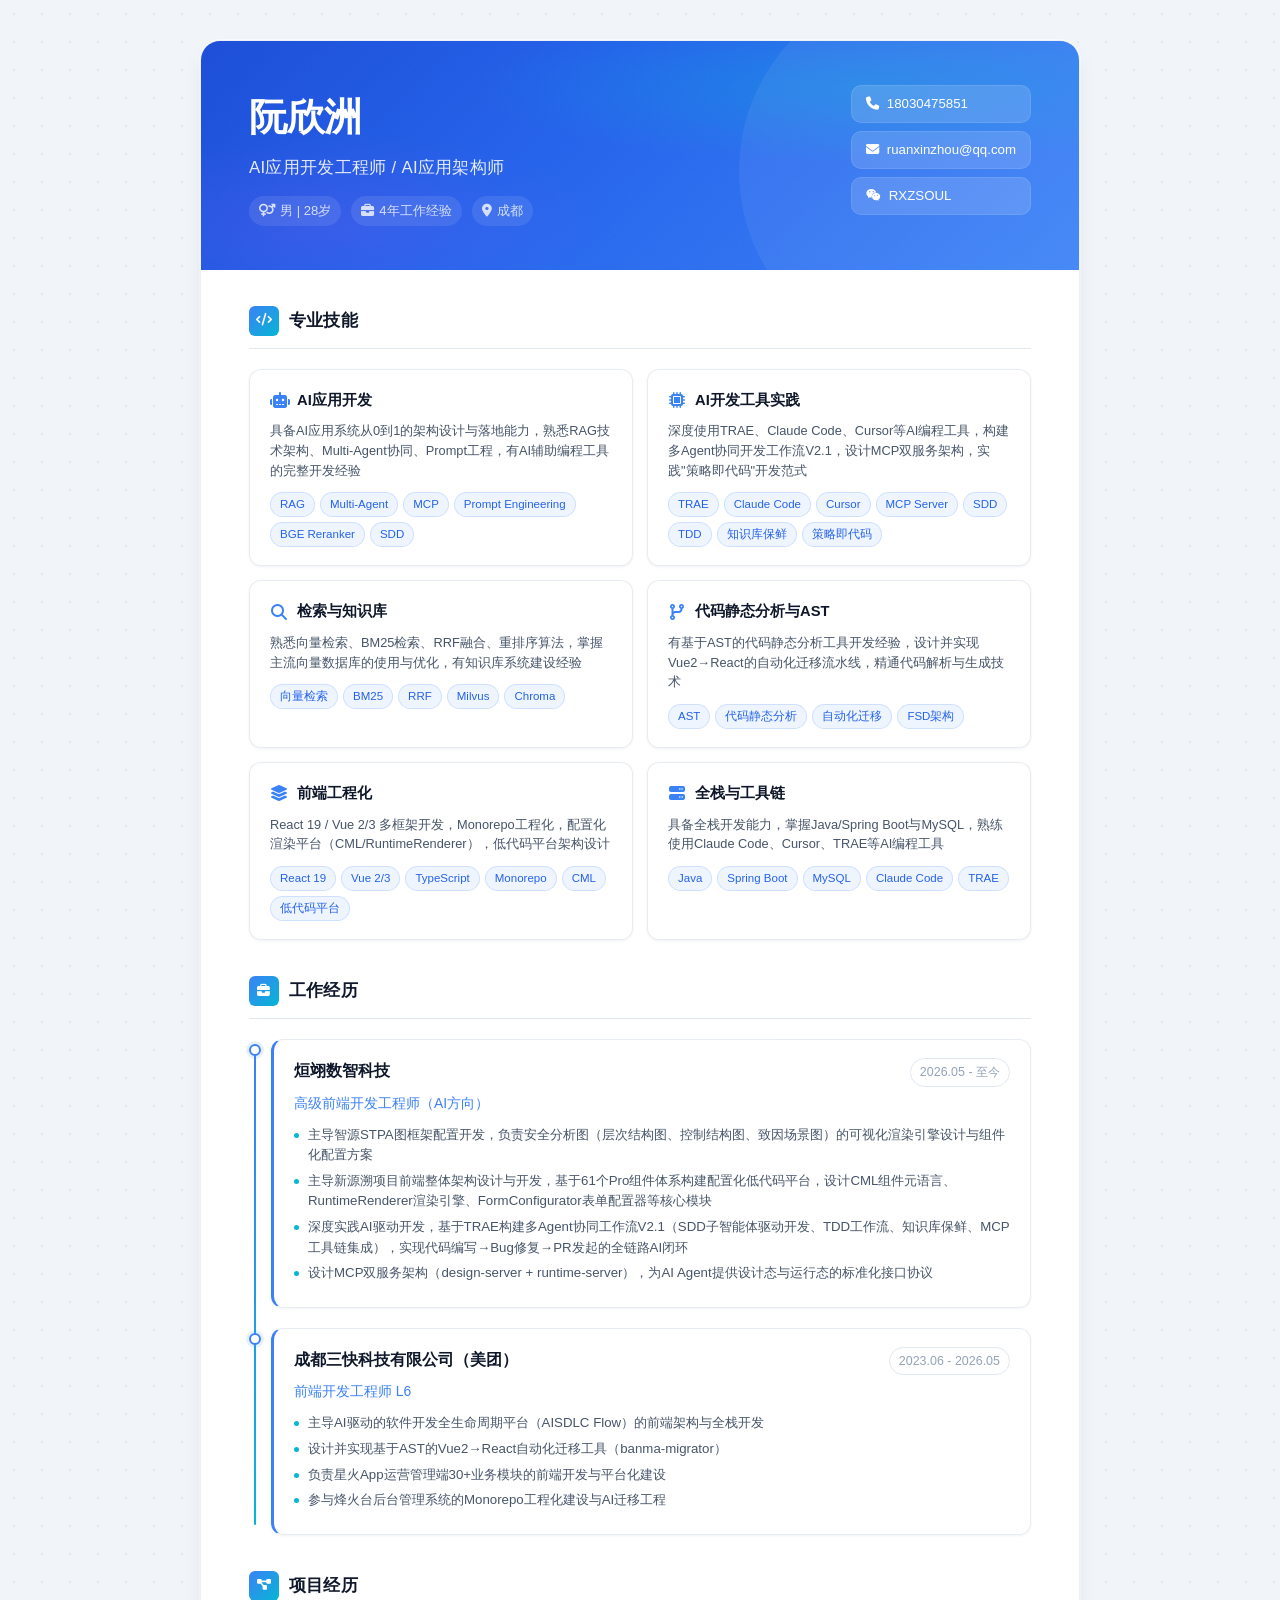
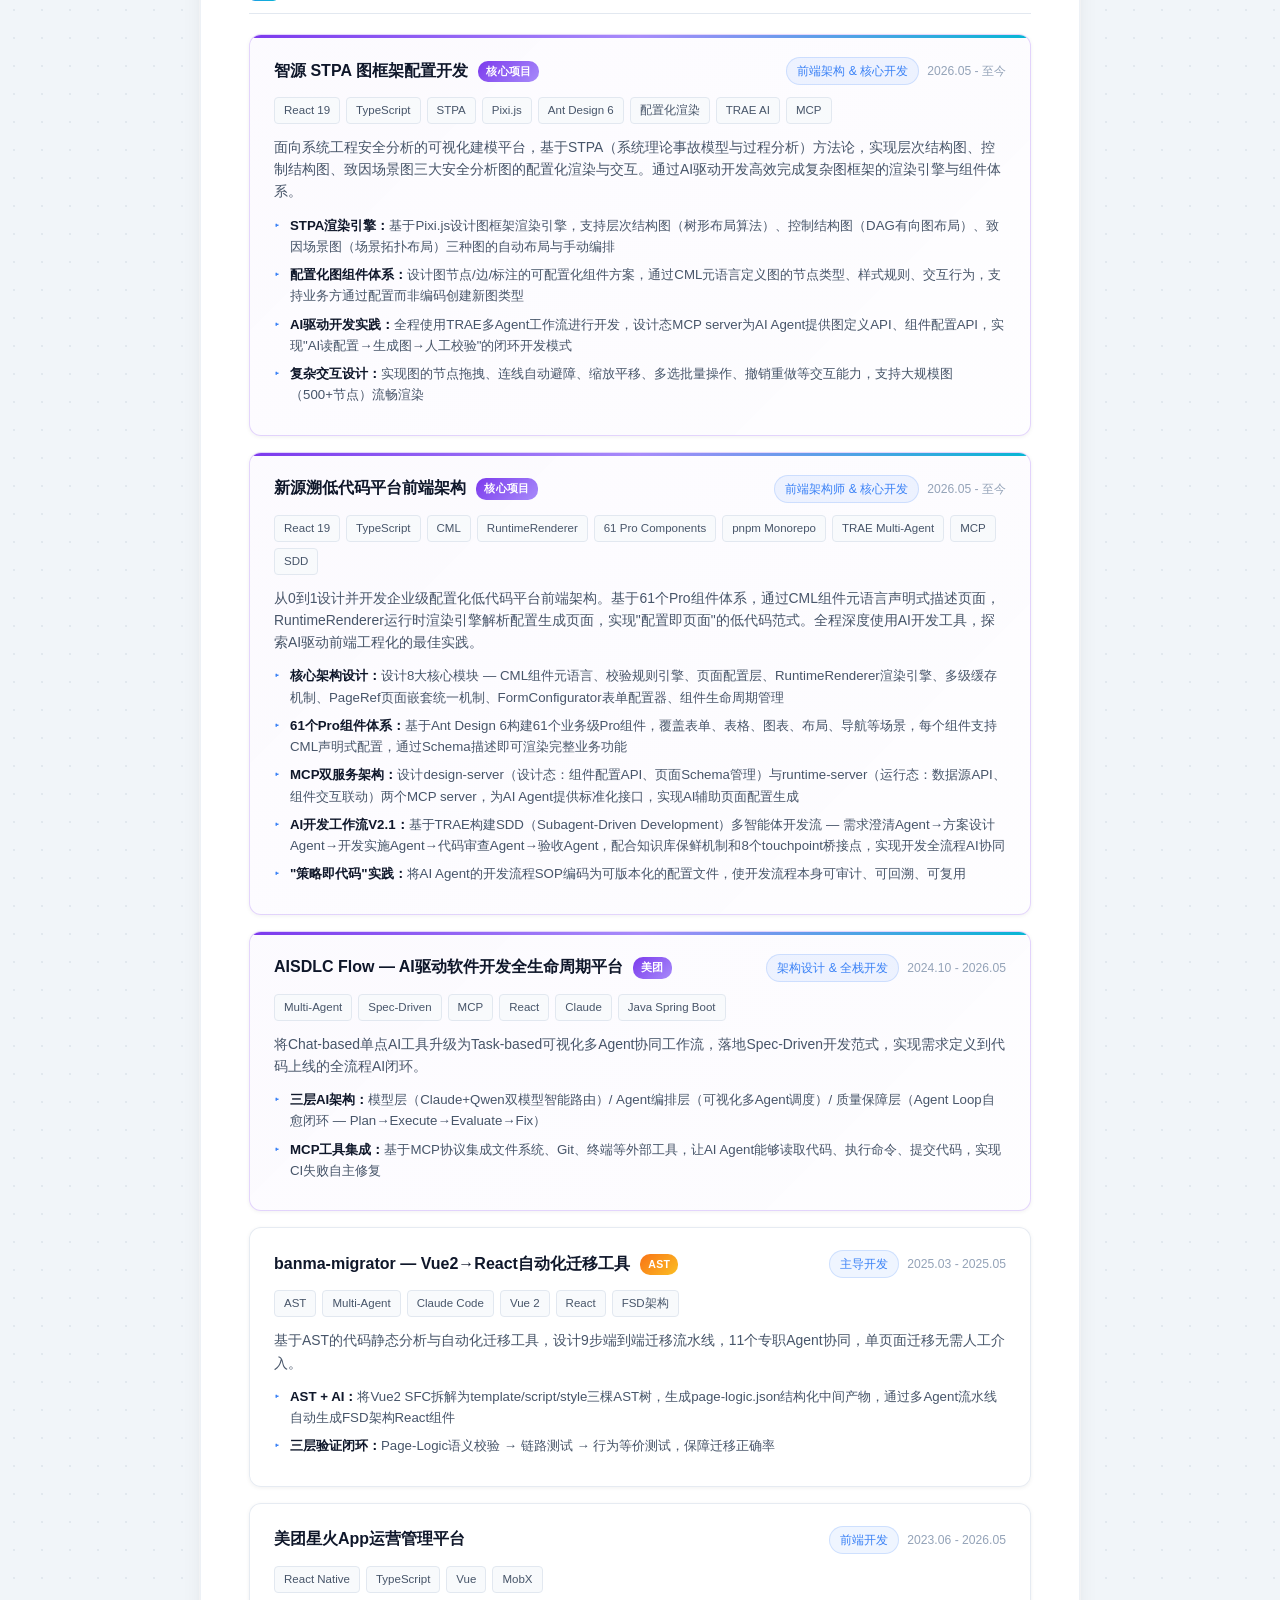
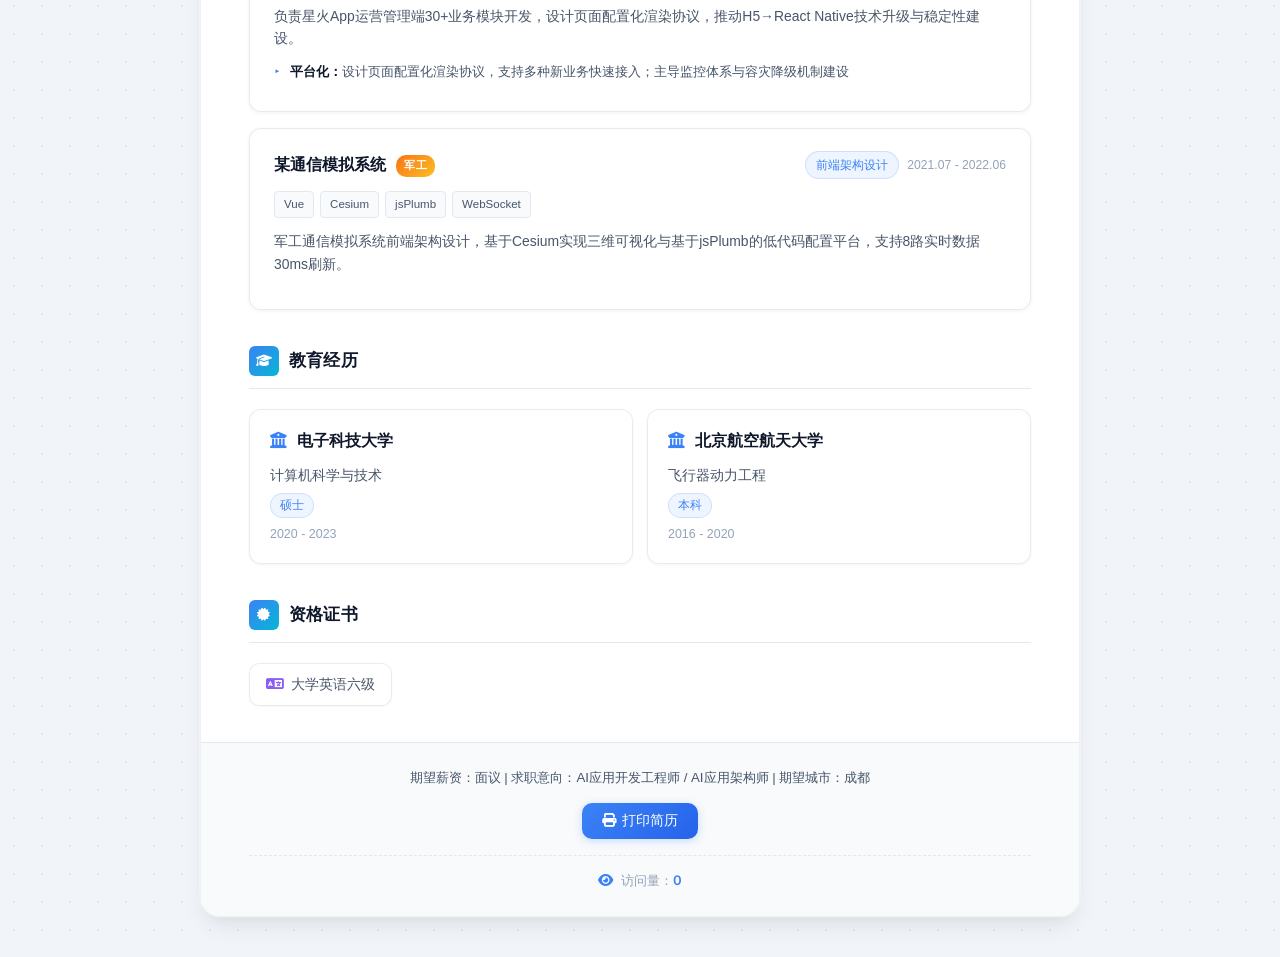
==== commit 2c1dc7b5: "期望城市改回成都" ====
--- a/index.html
+++ b/index.html
@@ -5,7 +5,7 @@
   <meta name="viewport" content="width=device-width, initial-scale=1.0">
   <title>阮欣洲 - AI应用开发工程师 - 简历</title>
   <meta name="description" content="AI应用开发工程师 / AI应用架构师简历 — RAG系统设计、Multi-Agent协同、AST代码静态分析、MCP工具集成">
-  <link rel="stylesheet" href="/css/resume.css">
+  <link rel="stylesheet" href="css/resume.css">
   <link rel="preconnect" href="https://fonts.googleapis.com">
   <link rel="preconnect" href="https://fonts.gstatic.com" crossorigin>
   <link href="https://fonts.googleapis.com/css2?family=Inter:wght@300;400;500;600;700&family=Noto+Sans+SC:wght@300;400;500;600;700&display=swap" rel="stylesheet">
@@ -23,7 +23,7 @@
         <div class="meta">
           <span class="meta-item"><i class="fas fa-venus-mars"></i> 男 | 28岁</span>
           <span class="meta-item"><i class="fas fa-briefcase"></i> 4年工作经验</span>
-          <span class="meta-item"><i class="fas fa-map-marker-alt"></i> 上海</span>
+          <span class="meta-item"><i class="fas fa-map-marker-alt"></i> 成都</span>
         </div>
       </div>
       <div class="contact-info">
@@ -371,7 +371,7 @@
 
   <!-- Footer -->
   <footer class="resume-footer">
-    <p>期望薪资：面议 | 求职意向：AI应用开发工程师 / AI应用架构师 | 期望城市：上海</p>
+    <p>期望薪资：面议 | 求职意向：AI应用开发工程师 / AI应用架构师 | 期望城市：成都</p>
     <button class="print-btn" onclick="window.print()">
       <i class="fas fa-print"></i> 打印简历
     </button>
@@ -383,7 +383,7 @@
 </div>
 
   </div>
-  <script src="/js/resume.js"></script>
+  <script src="js/resume.js"></script>
   <!-- Vercount 访问统计 (更稳定) -->
   <script async src="https://events.vercount.one/js"></script>
 </body>
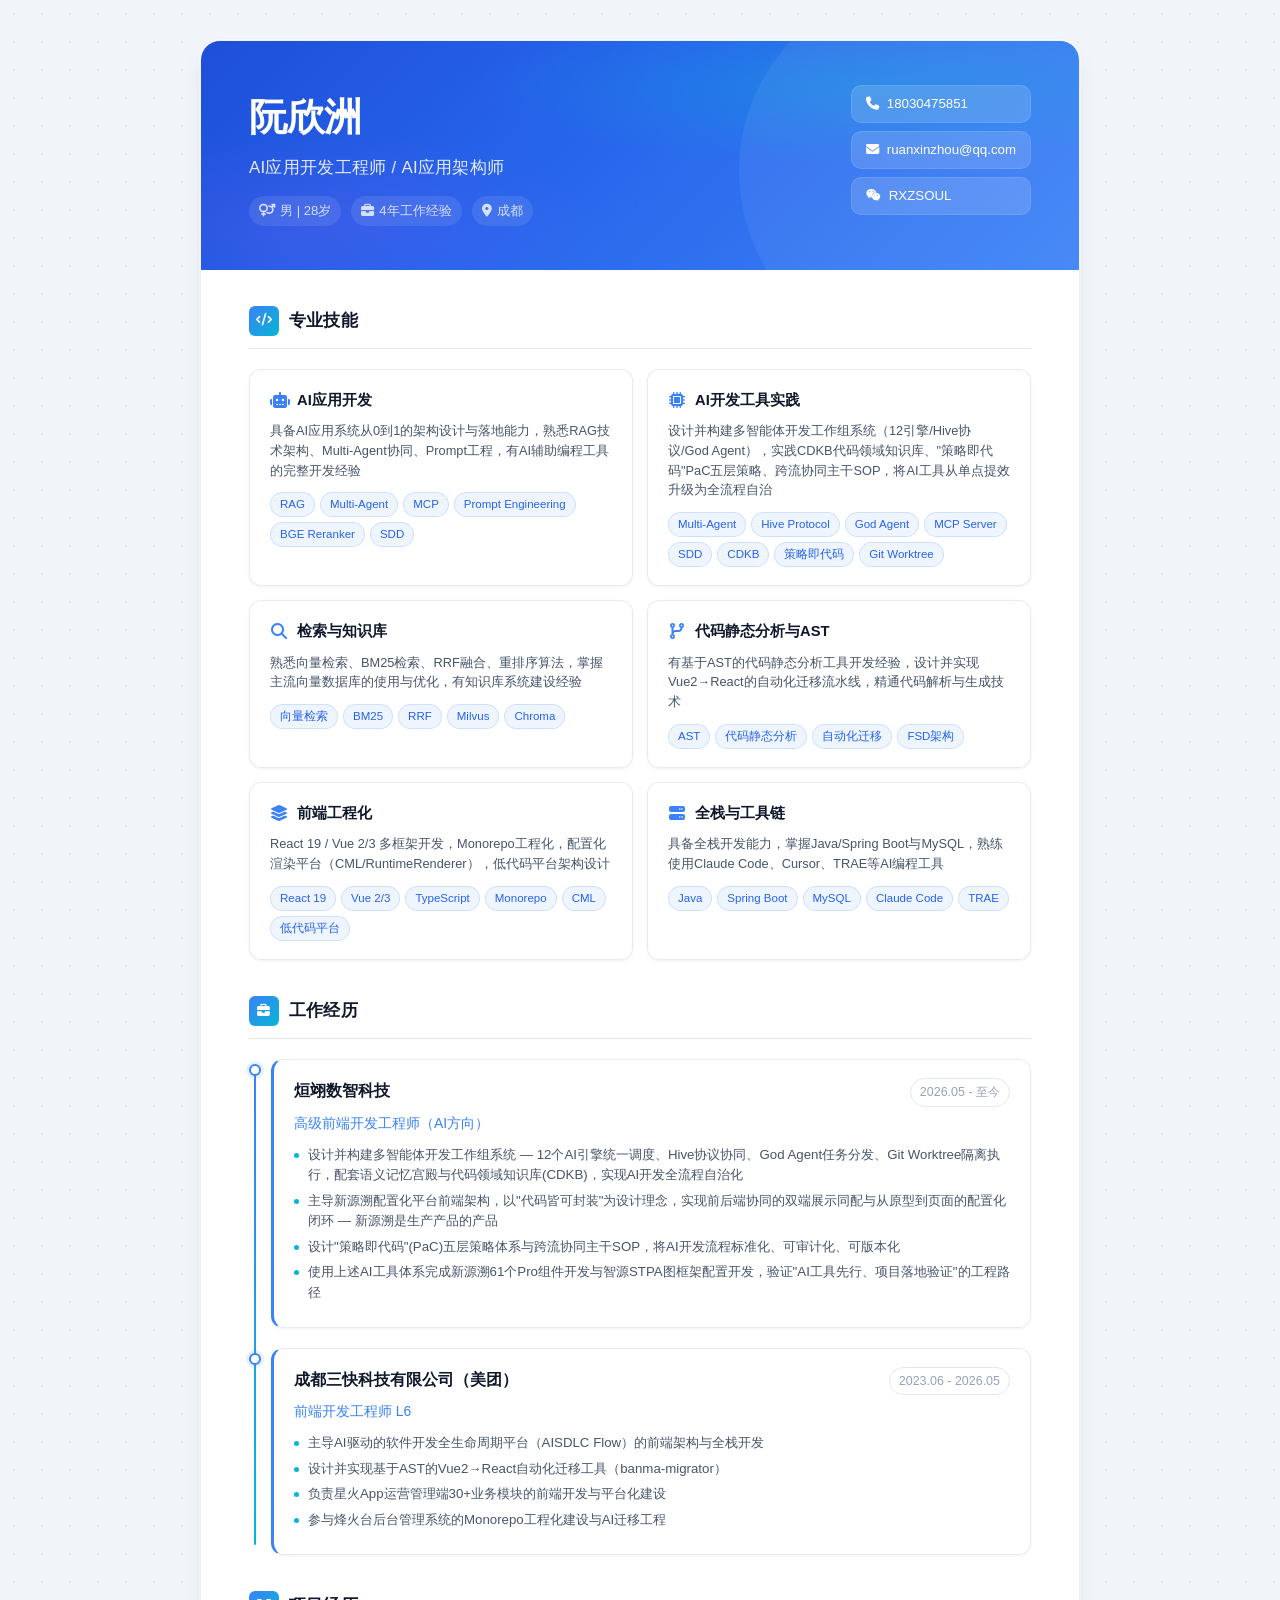
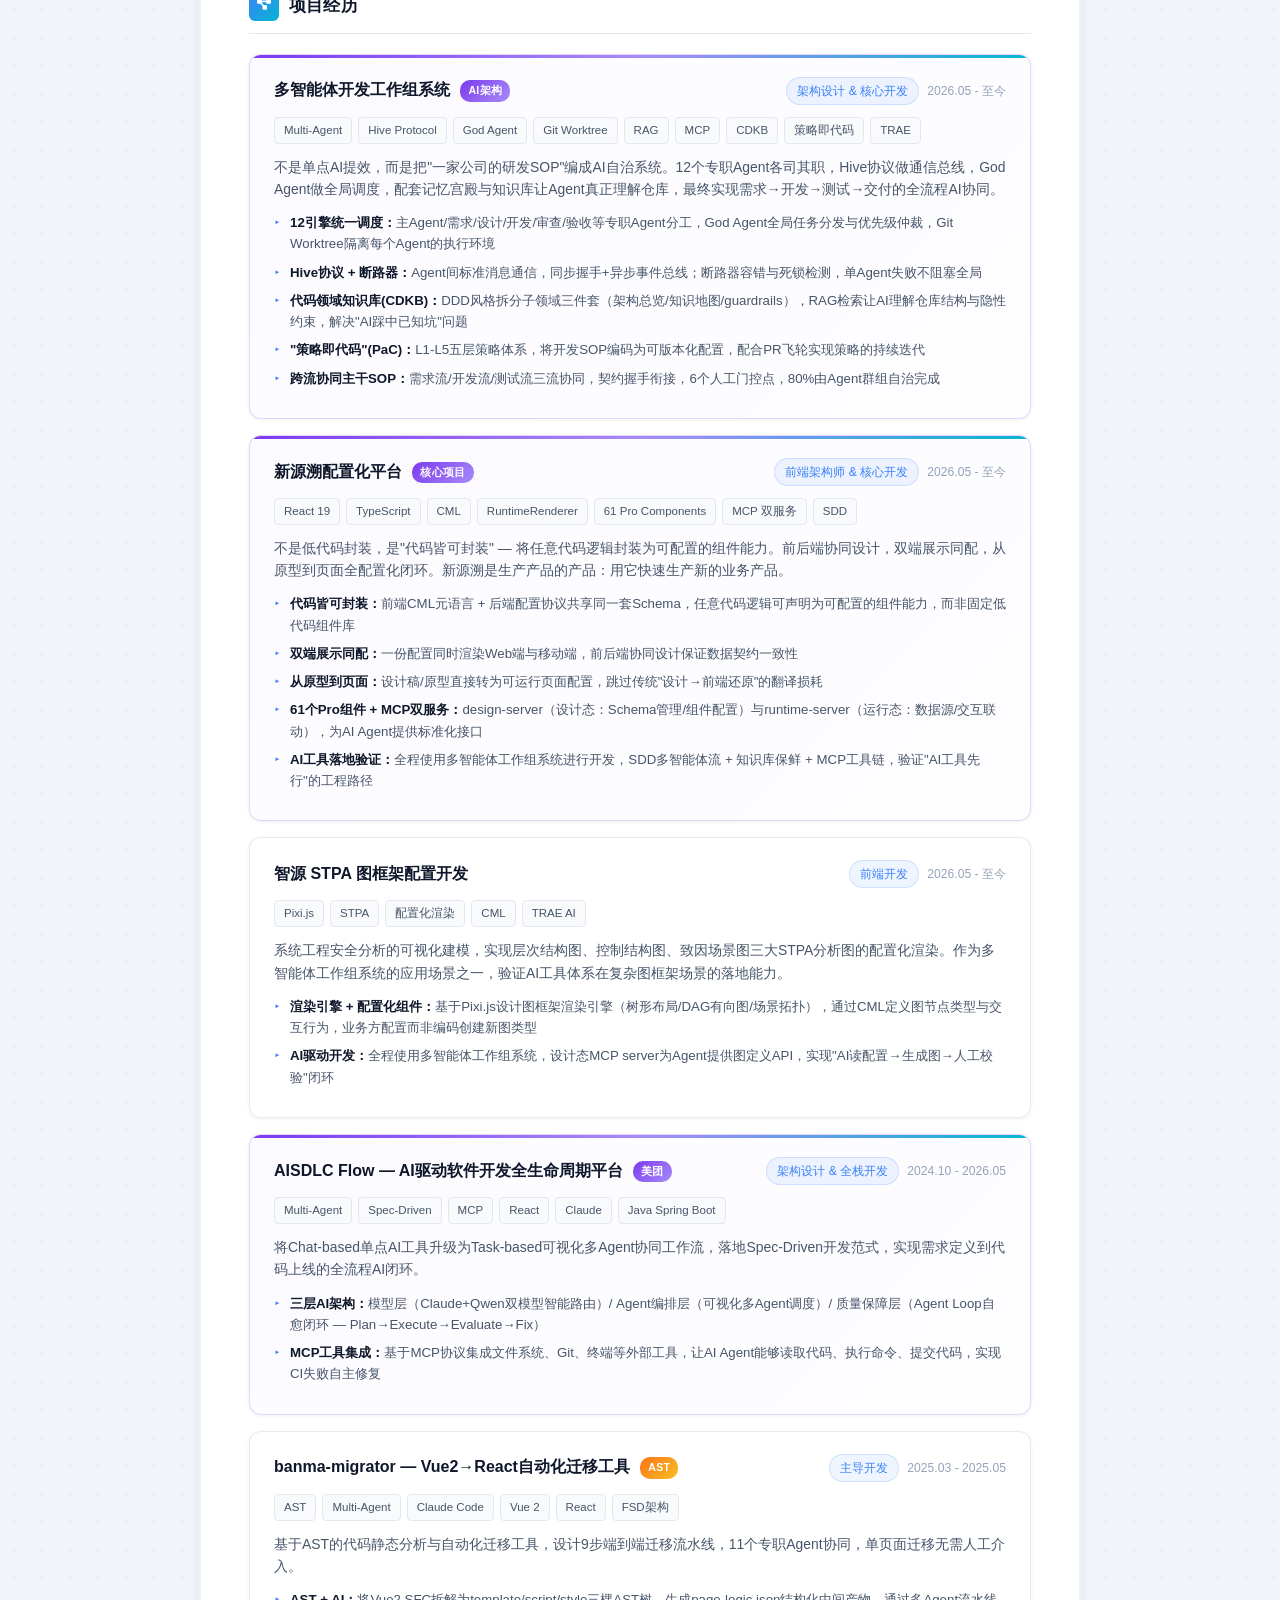
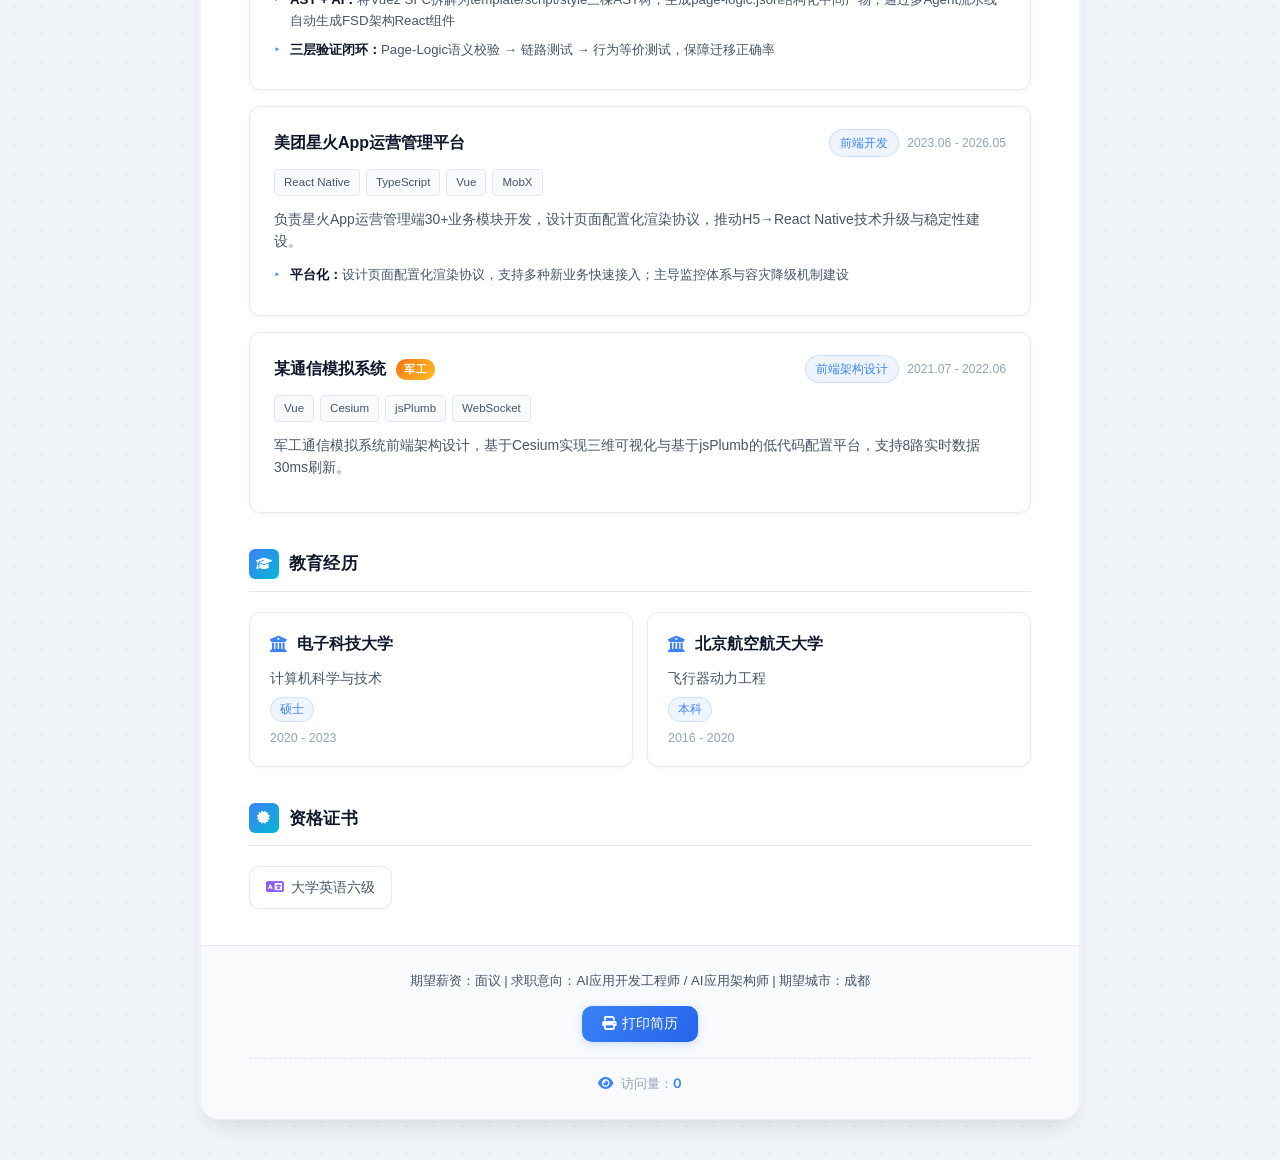
==== commit 8b1d59a9: "重构项目经历：多智能体工作组系统为核心亮点，新源溯突出代码皆可封装理念，智源STPA弱化" ====
--- a/index.html
+++ b/index.html
@@ -4,7 +4,7 @@
   <meta charset="UTF-8">
   <meta name="viewport" content="width=device-width, initial-scale=1.0">
   <title>阮欣洲 - AI应用开发工程师 - 简历</title>
-  <meta name="description" content="AI应用开发工程师 / AI应用架构师简历 — RAG系统设计、Multi-Agent协同、AST代码静态分析、MCP工具集成">
+  <meta name="description" content="AI应用开发工程师 / AI应用架构师简历 — 多智能体开发工作组系统、代码领域知识库(CDKB)、策略即代码(PaC)、新源溯配置化平台、MCP工具集成">
   <link rel="stylesheet" href="css/resume.css">
   <link rel="preconnect" href="https://fonts.googleapis.com">
   <link rel="preconnect" href="https://fonts.gstatic.com" crossorigin>
@@ -72,16 +72,16 @@
             <i class="fas fa-microchip"></i>
             <h3>AI开发工具实践</h3>
           </div>
-          <p>深度使用TRAE、Claude Code、Cursor等AI编程工具，构建多Agent协同开发工作流V2.1，设计MCP双服务架构，实践"策略即代码"开发范式</p>
-          <div class="skill-tags">
-            <span class="tag">TRAE</span>
-            <span class="tag">Claude Code</span>
-            <span class="tag">Cursor</span>
+          <p>设计并构建多智能体开发工作组系统（12引擎/Hive协议/God Agent），实践CDKB代码领域知识库、"策略即代码"PaC五层策略、跨流协同主干SOP，将AI工具从单点提效升级为全流程自治</p>
+          <div class="skill-tags">
+            <span class="tag">Multi-Agent</span>
+            <span class="tag">Hive Protocol</span>
+            <span class="tag">God Agent</span>
             <span class="tag">MCP Server</span>
             <span class="tag">SDD</span>
-            <span class="tag">TDD</span>
-            <span class="tag">知识库保鲜</span>
+            <span class="tag">CDKB</span>
             <span class="tag">策略即代码</span>
+            <span class="tag">Git Worktree</span>
           </div>
         </div>
 
@@ -163,10 +163,10 @@
             </div>
             <p class="timeline-role">高级前端开发工程师（AI方向）</p>
             <ul class="timeline-duties">
-              <li>主导智源STPA图框架配置开发，负责安全分析图（层次结构图、控制结构图、致因场景图）的可视化渲染引擎设计与组件化配置方案</li>
-              <li>主导新源溯项目前端整体架构设计与开发，基于61个Pro组件体系构建配置化低代码平台，设计CML组件元语言、RuntimeRenderer渲染引擎、FormConfigurator表单配置器等核心模块</li>
-              <li>深度实践AI驱动开发，基于TRAE构建多Agent协同工作流V2.1（SDD子智能体驱动开发、TDD工作流、知识库保鲜、MCP工具链集成），实现代码编写→Bug修复→PR发起的全链路AI闭环</li>
-              <li>设计MCP双服务架构（design-server + runtime-server），为AI Agent提供设计态与运行态的标准化接口协议</li>
+              <li>设计并构建多智能体开发工作组系统 — 12个AI引擎统一调度、Hive协议协同、God Agent任务分发、Git Worktree隔离执行，配套语义记忆宫殿与代码领域知识库(CDKB)，实现AI开发全流程自治化</li>
+              <li>主导新源溯配置化平台前端架构，以"代码皆可封装"为设计理念，实现前后端协同的双端展示同配与从原型到页面的配置化闭环 — 新源溯是生产产品的产品</li>
+              <li>设计"策略即代码"(PaC)五层策略体系与跨流协同主干SOP，将AI开发流程标准化、可审计化、可版本化</li>
+              <li>使用上述AI工具体系完成新源溯61个Pro组件开发与智源STPA图框架配置开发，验证"AI工具先行、项目落地验证"的工程路径</li>
             </ul>
           </div>
         </div>
@@ -199,32 +199,34 @@
 
       <div class="project-card project-card--ai">
         <div class="project-header">
-          <h3>智源 STPA 图框架配置开发 <span class="project-new-badge">核心项目</span></h3>
-          <span class="project-role">前端架构 & 核心开发</span>
+          <h3>多智能体开发工作组系统 <span class="project-new-badge">AI架构</span></h3>
+          <span class="project-role">架构设计 & 核心开发</span>
           <span class="project-period">2026.05 - 至今</span>
         </div>
         <div class="project-tech">
-          <span class="tech-tag">React 19</span>
-          <span class="tech-tag">TypeScript</span>
-          <span class="tech-tag">STPA</span>
-          <span class="tech-tag">Pixi.js</span>
-          <span class="tech-tag">Ant Design 6</span>
-          <span class="tech-tag">配置化渲染</span>
-          <span class="tech-tag">TRAE AI</span>
+          <span class="tech-tag">Multi-Agent</span>
+          <span class="tech-tag">Hive Protocol</span>
+          <span class="tech-tag">God Agent</span>
+          <span class="tech-tag">Git Worktree</span>
+          <span class="tech-tag">RAG</span>
           <span class="tech-tag">MCP</span>
-        </div>
-        <p class="project-desc">面向系统工程安全分析的可视化建模平台，基于STPA（系统理论事故模型与过程分析）方法论，实现层次结构图、控制结构图、致因场景图三大安全分析图的配置化渲染与交互。通过AI驱动开发高效完成复杂图框架的渲染引擎与组件体系。</p>
-        <ul class="project-achievements">
-          <li><strong>STPA渲染引擎：</strong>基于Pixi.js设计图框架渲染引擎，支持层次结构图（树形布局算法）、控制结构图（DAG有向图布局）、致因场景图（场景拓扑布局）三种图的自动布局与手动编排</li>
-          <li><strong>配置化图组件体系：</strong>设计图节点/边/标注的可配置化组件方案，通过CML元语言定义图的节点类型、样式规则、交互行为，支持业务方通过配置而非编码创建新图类型</li>
-          <li><strong>AI驱动开发实践：</strong>全程使用TRAE多Agent工作流进行开发，设计态MCP server为AI Agent提供图定义API、组件配置API，实现"AI读配置→生成图→人工校验"的闭环开发模式</li>
-          <li><strong>复杂交互设计：</strong>实现图的节点拖拽、连线自动避障、缩放平移、多选批量操作、撤销重做等交互能力，支持大规模图（500+节点）流畅渲染</li>
+          <span class="tech-tag">CDKB</span>
+          <span class="tech-tag">策略即代码</span>
+          <span class="tech-tag">TRAE</span>
+        </div>
+        <p class="project-desc">不是单点AI提效，而是把"一家公司的研发SOP"编成AI自治系统。12个专职Agent各司其职，Hive协议做通信总线，God Agent做全局调度，配套记忆宫殿与知识库让Agent真正理解仓库，最终实现需求→开发→测试→交付的全流程AI协同。</p>
+        <ul class="project-achievements">
+          <li><strong>12引擎统一调度：</strong>主Agent/需求/设计/开发/审查/验收等专职Agent分工，God Agent全局任务分发与优先级仲裁，Git Worktree隔离每个Agent的执行环境</li>
+          <li><strong>Hive协议 + 断路器：</strong>Agent间标准消息通信，同步握手+异步事件总线；断路器容错与死锁检测，单Agent失败不阻塞全局</li>
+          <li><strong>代码领域知识库(CDKB)：</strong>DDD风格拆分子领域三件套（架构总览/知识地图/guardrails），RAG检索让AI理解仓库结构与隐性约束，解决"AI踩中已知坑"问题</li>
+          <li><strong>"策略即代码"(PaC)：</strong>L1-L5五层策略体系，将开发SOP编码为可版本化配置，配合PR飞轮实现策略的持续迭代</li>
+          <li><strong>跨流协同主干SOP：</strong>需求流/开发流/测试流三流协同，契约握手衔接，6个人工门控点，80%由Agent群组自治完成</li>
         </ul>
       </div>
 
       <div class="project-card project-card--ai">
         <div class="project-header">
-          <h3>新源溯低代码平台前端架构 <span class="project-new-badge">核心项目</span></h3>
+          <h3>新源溯配置化平台 <span class="project-new-badge">核心项目</span></h3>
           <span class="project-role">前端架构师 & 核心开发</span>
           <span class="project-period">2026.05 - 至今</span>
         </div>
@@ -234,18 +236,36 @@
           <span class="tech-tag">CML</span>
           <span class="tech-tag">RuntimeRenderer</span>
           <span class="tech-tag">61 Pro Components</span>
-          <span class="tech-tag">pnpm Monorepo</span>
-          <span class="tech-tag">TRAE Multi-Agent</span>
-          <span class="tech-tag">MCP</span>
+          <span class="tech-tag">MCP 双服务</span>
           <span class="tech-tag">SDD</span>
         </div>
-        <p class="project-desc">从0到1设计并开发企业级配置化低代码平台前端架构。基于61个Pro组件体系，通过CML组件元语言声明式描述页面，RuntimeRenderer运行时渲染引擎解析配置生成页面，实现"配置即页面"的低代码范式。全程深度使用AI开发工具，探索AI驱动前端工程化的最佳实践。</p>
-        <ul class="project-achievements">
-          <li><strong>核心架构设计：</strong>设计8大核心模块 — CML组件元语言、校验规则引擎、页面配置层、RuntimeRenderer渲染引擎、多级缓存机制、PageRef页面嵌套统一机制、FormConfigurator表单配置器、组件生命周期管理</li>
-          <li><strong>61个Pro组件体系：</strong>基于Ant Design 6构建61个业务级Pro组件，覆盖表单、表格、图表、布局、导航等场景，每个组件支持CML声明式配置，通过Schema描述即可渲染完整业务功能</li>
-          <li><strong>MCP双服务架构：</strong>设计design-server（设计态：组件配置API、页面Schema管理）与runtime-server（运行态：数据源API、组件交互联动）两个MCP server，为AI Agent提供标准化接口，实现AI辅助页面配置生成</li>
-          <li><strong>AI开发工作流V2.1：</strong>基于TRAE构建SDD（Subagent-Driven Development）多智能体开发流 — 需求澄清Agent→方案设计Agent→开发实施Agent→代码审查Agent→验收Agent，配合知识库保鲜机制和8个touchpoint桥接点，实现开发全流程AI协同</li>
-          <li><strong>"策略即代码"实践：</strong>将AI Agent的开发流程SOP编码为可版本化的配置文件，使开发流程本身可审计、可回溯、可复用</li>
+        <p class="project-desc">不是低代码封装，是"代码皆可封装" — 将任意代码逻辑封装为可配置的组件能力。前后端协同设计，双端展示同配，从原型到页面全配置化闭环。新源溯是生产产品的产品：用它快速生产新的业务产品。</p>
+        <ul class="project-achievements">
+          <li><strong>代码皆可封装：</strong>前端CML元语言 + 后端配置协议共享同一套Schema，任意代码逻辑可声明为可配置的组件能力，而非固定低代码组件库</li>
+          <li><strong>双端展示同配：</strong>一份配置同时渲染Web端与移动端，前后端协同设计保证数据契约一致性</li>
+          <li><strong>从原型到页面：</strong>设计稿/原型直接转为可运行页面配置，跳过传统"设计→前端还原"的翻译损耗</li>
+          <li><strong>61个Pro组件 + MCP双服务：</strong>design-server（设计态：Schema管理/组件配置）与runtime-server（运行态：数据源/交互联动），为AI Agent提供标准化接口</li>
+          <li><strong>AI工具落地验证：</strong>全程使用多智能体工作组系统进行开发，SDD多智能体流 + 知识库保鲜 + MCP工具链，验证"AI工具先行"的工程路径</li>
+        </ul>
+      </div>
+
+      <div class="project-card">
+        <div class="project-header">
+          <h3>智源 STPA 图框架配置开发</h3>
+          <span class="project-role">前端开发</span>
+          <span class="project-period">2026.05 - 至今</span>
+        </div>
+        <div class="project-tech">
+          <span class="tech-tag">Pixi.js</span>
+          <span class="tech-tag">STPA</span>
+          <span class="tech-tag">配置化渲染</span>
+          <span class="tech-tag">CML</span>
+          <span class="tech-tag">TRAE AI</span>
+        </div>
+        <p class="project-desc">系统工程安全分析的可视化建模，实现层次结构图、控制结构图、致因场景图三大STPA分析图的配置化渲染。作为多智能体工作组系统的应用场景之一，验证AI工具体系在复杂图框架场景的落地能力。</p>
+        <ul class="project-achievements">
+          <li><strong>渲染引擎 + 配置化组件：</strong>基于Pixi.js设计图框架渲染引擎（树形布局/DAG有向图/场景拓扑），通过CML定义图节点类型与交互行为，业务方配置而非编码创建新图类型</li>
+          <li><strong>AI驱动开发：</strong>全程使用多智能体工作组系统，设计态MCP server为Agent提供图定义API，实现"AI读配置→生成图→人工校验"闭环</li>
         </ul>
       </div>
 
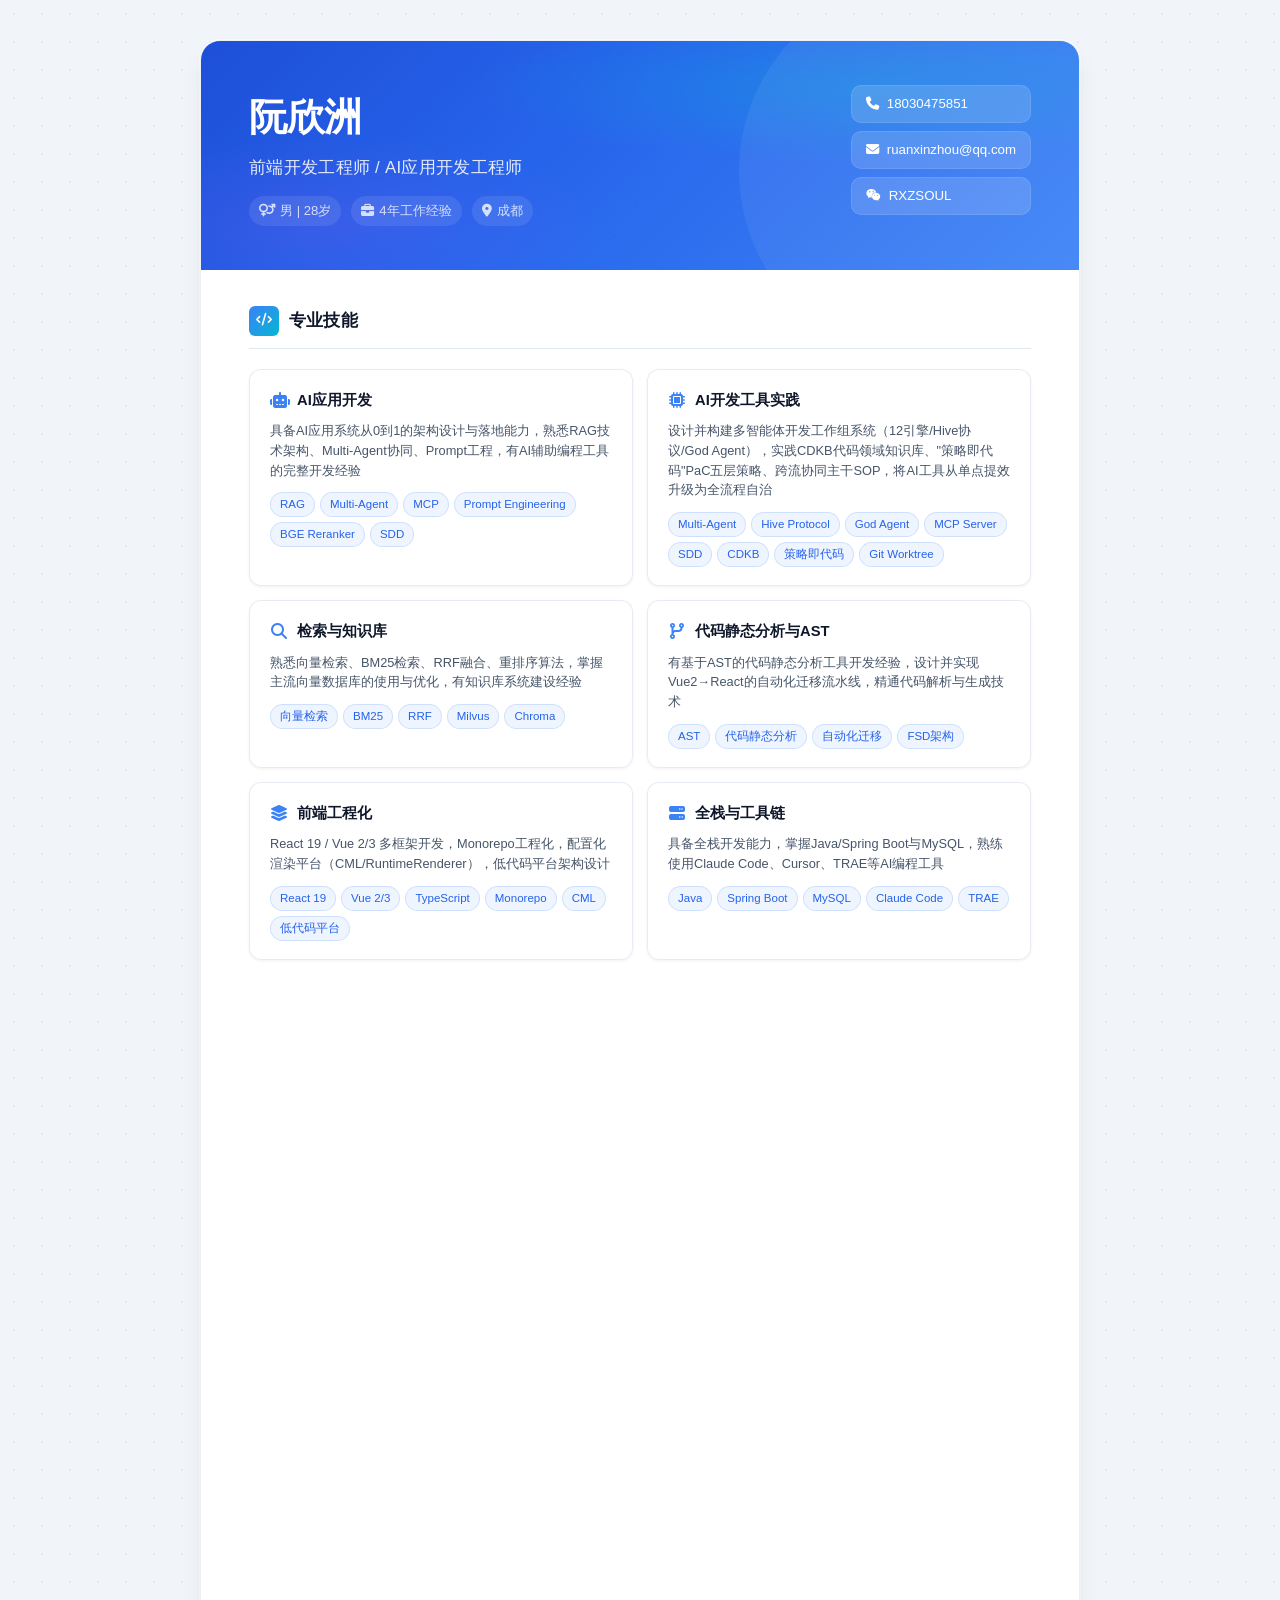
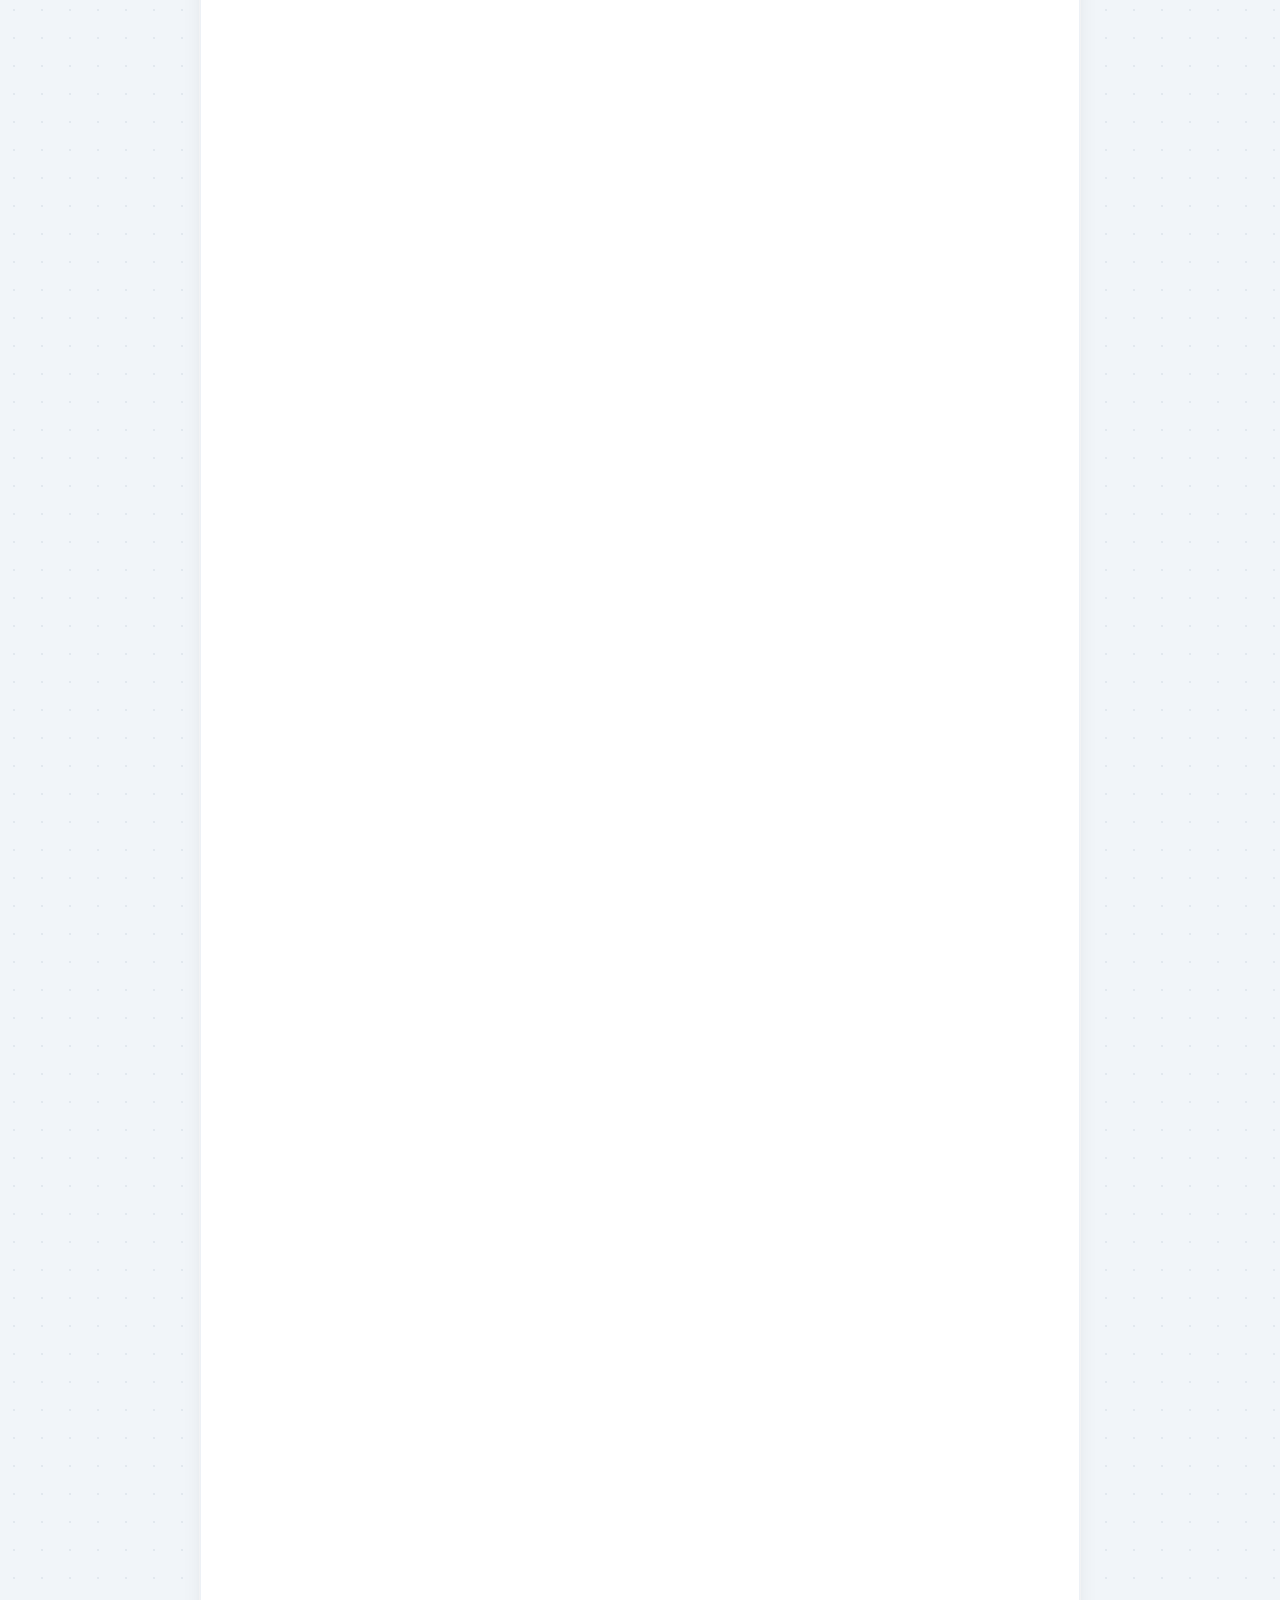
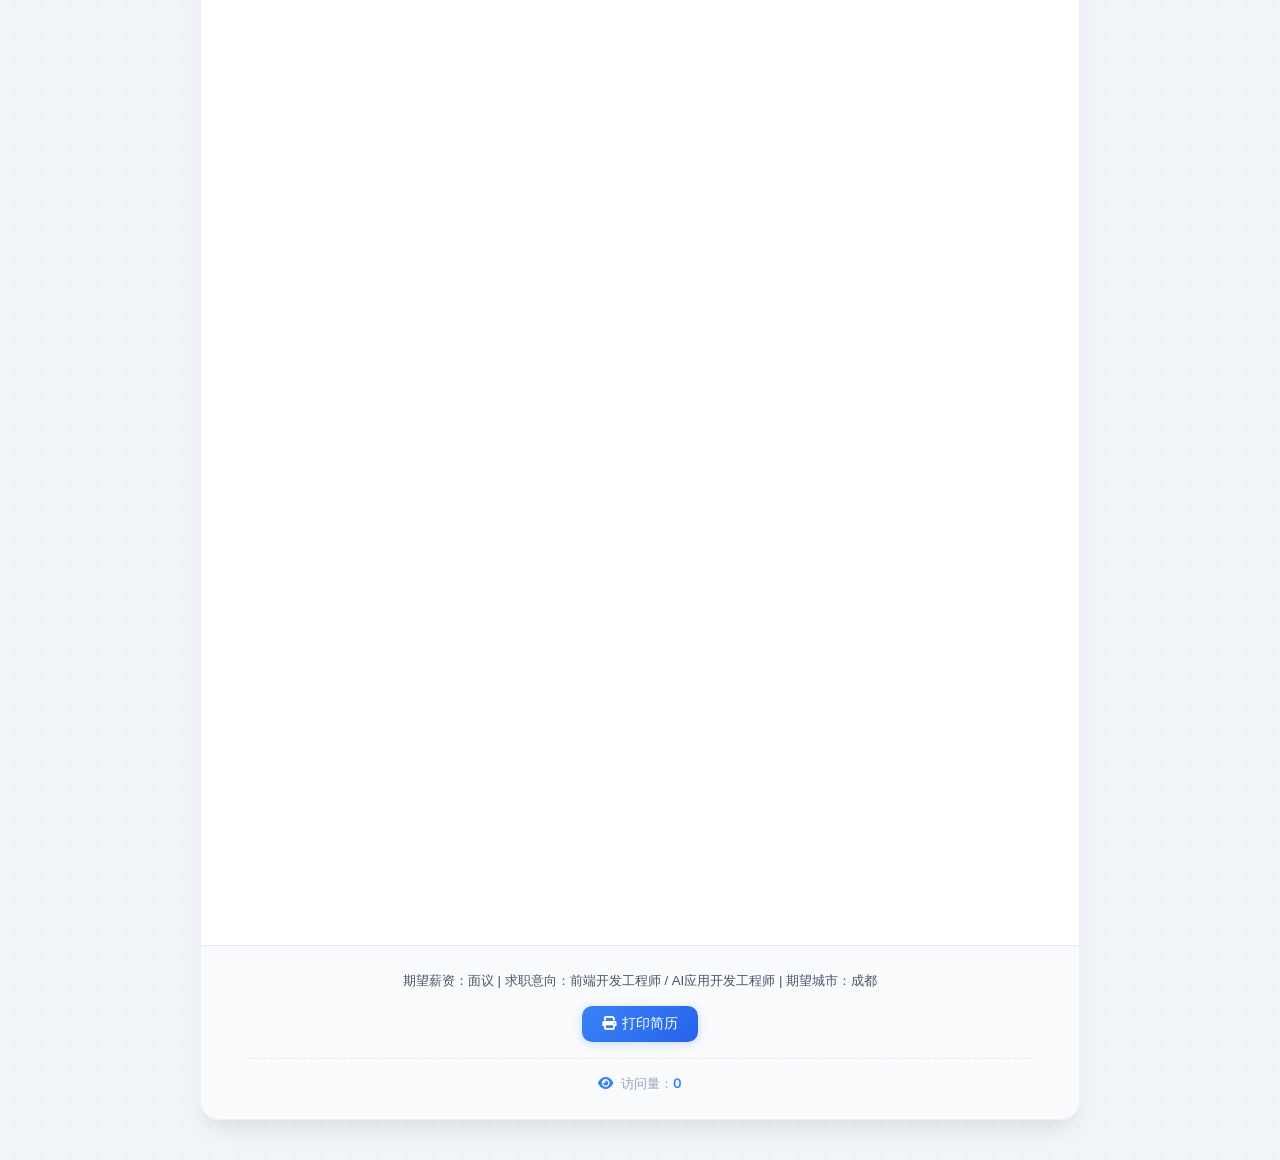
==== commit ad0cf90a: "求职意向改为 前端开发工程师 / AI应用开发工程师" ====
--- a/index.html
+++ b/index.html
@@ -19,7 +19,7 @@
     <div class="header-content">
       <div class="profile-info">
         <h1 class="name">阮欣洲</h1>
-        <p class="title">AI应用开发工程师 / AI应用架构师</p>
+        <p class="title">前端开发工程师 / AI应用开发工程师</p>
         <div class="meta">
           <span class="meta-item"><i class="fas fa-venus-mars"></i> 男 | 28岁</span>
           <span class="meta-item"><i class="fas fa-briefcase"></i> 4年工作经验</span>
@@ -391,7 +391,7 @@
 
   <!-- Footer -->
   <footer class="resume-footer">
-    <p>期望薪资：面议 | 求职意向：AI应用开发工程师 / AI应用架构师 | 期望城市：成都</p>
+    <p>期望薪资：面议 | 求职意向：前端开发工程师 / AI应用开发工程师 | 期望城市：成都</p>
     <button class="print-btn" onclick="window.print()">
       <i class="fas fa-print"></i> 打印简历
     </button>
--- a/css/resume.css
+++ b/css/resume.css
@@ -1175,6 +1175,29 @@
   .sub-project {
     break-inside: avoid;
   }
+
+  /* Override scroll-reveal inline styles for print */
+  .section,
+  .skill-card,
+  .project-card,
+  .education-card,
+  .timeline-item {
+    opacity: 1 !important;
+    transform: none !important;
+    filter: none !important;
+    transition: none !important;
+    animation: none !important;
+  }
+
+  /* Disable all animations in print */
+  * {
+    animation: none !important;
+    transition: none !important;
+  }
+
+  @page {
+    margin: 10mm;
+  }
 }
 
 /* ============================================================
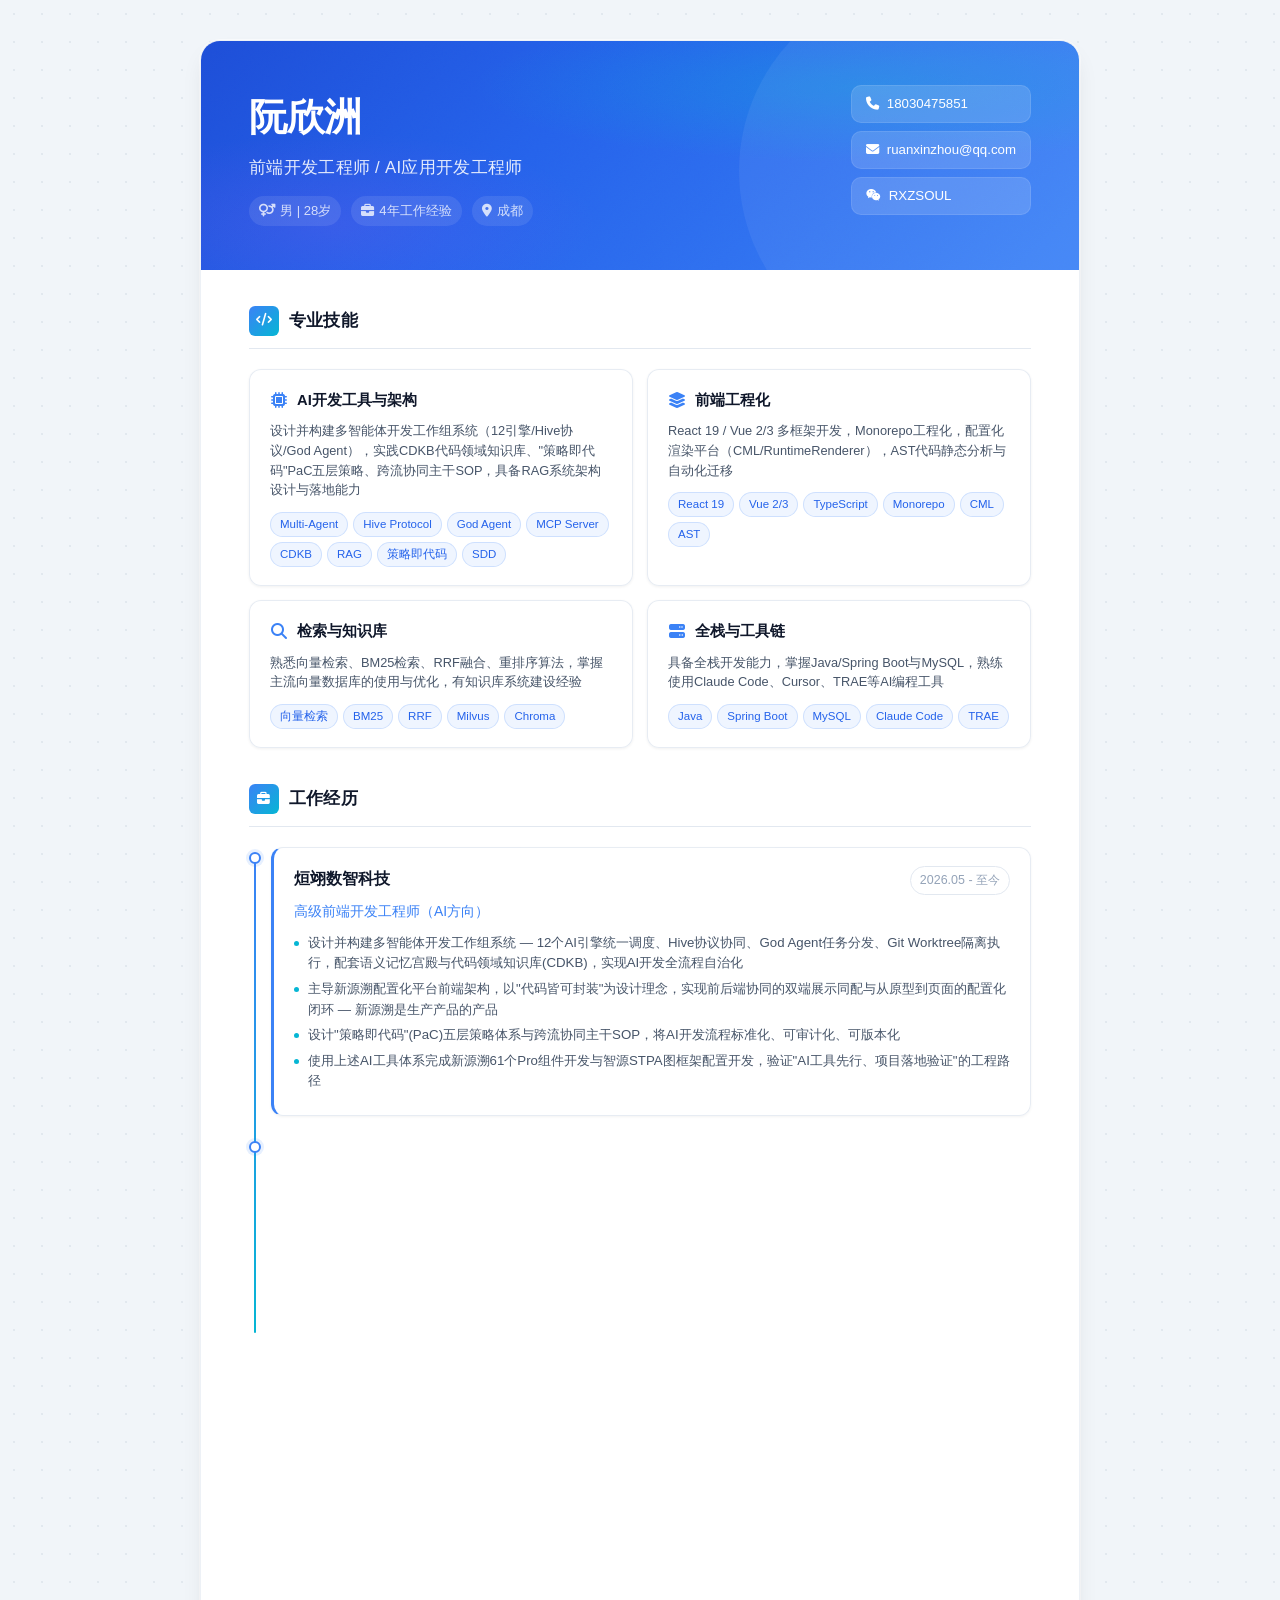
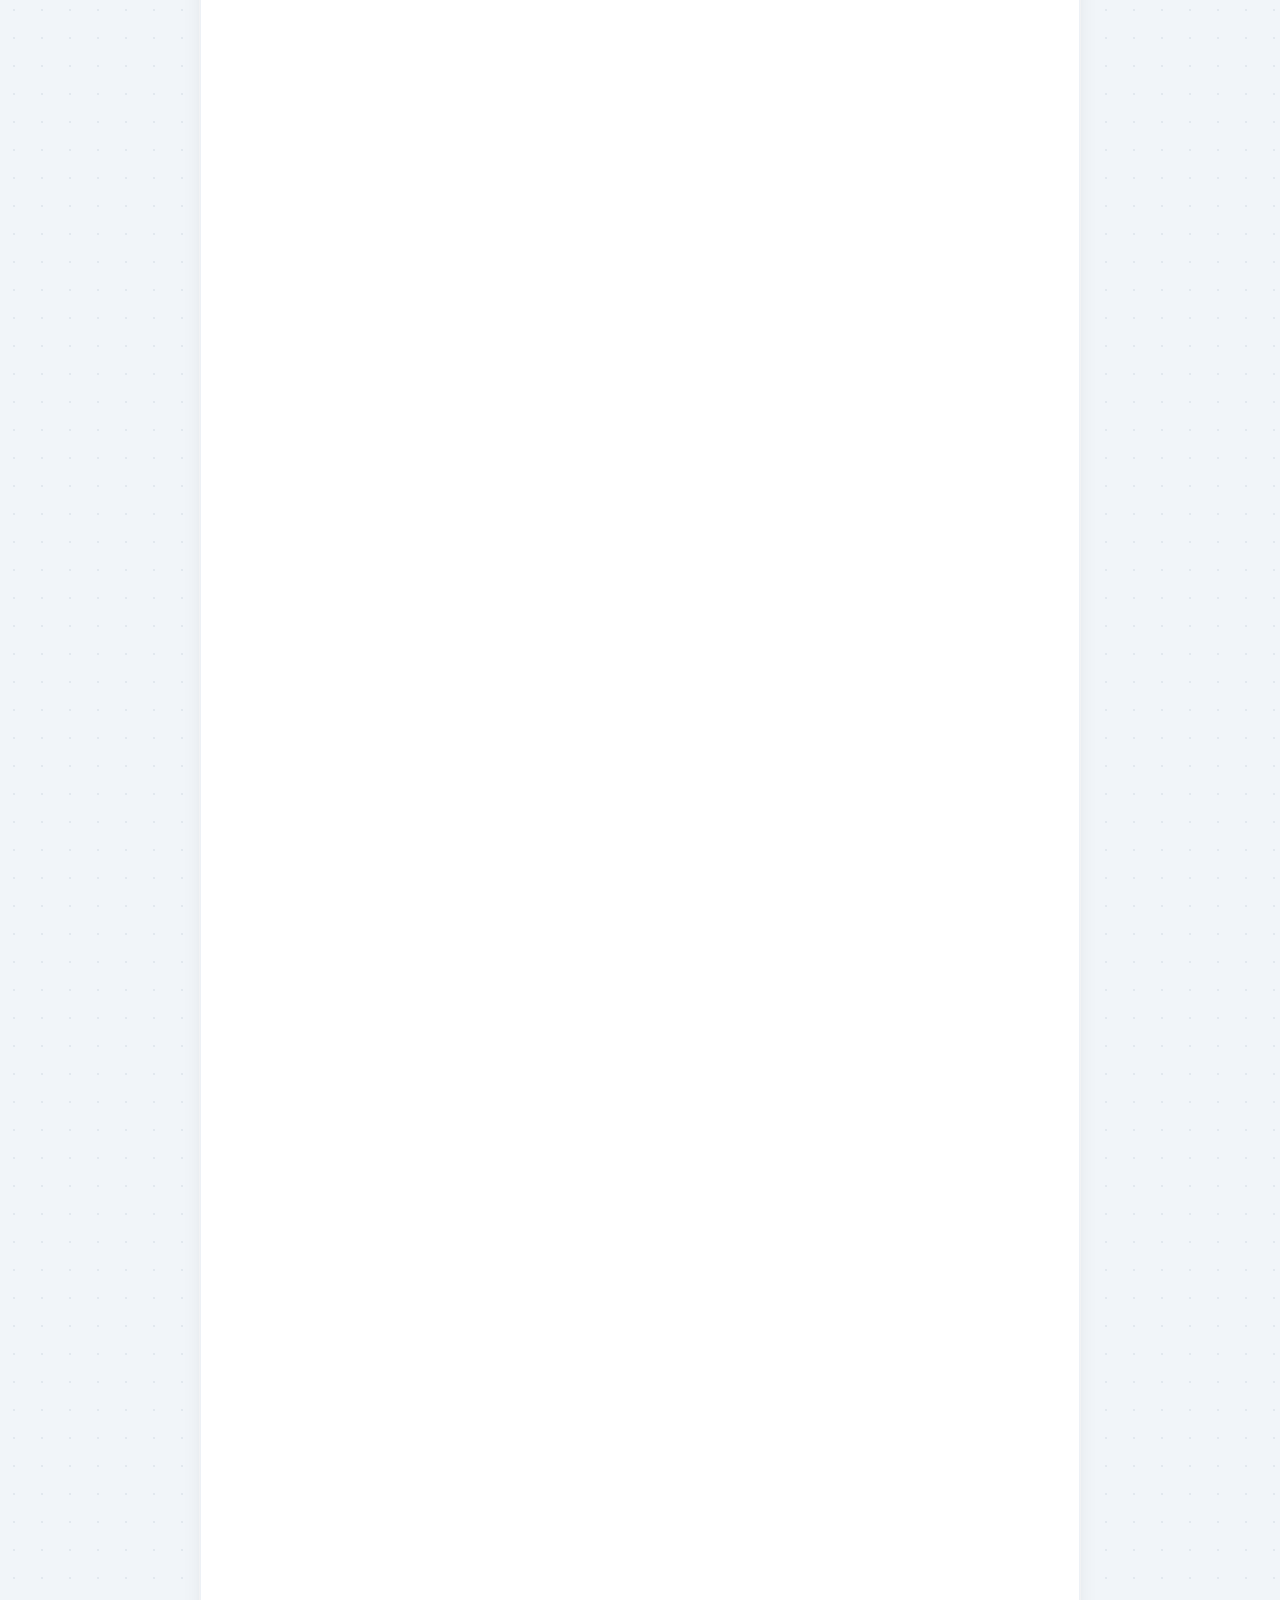
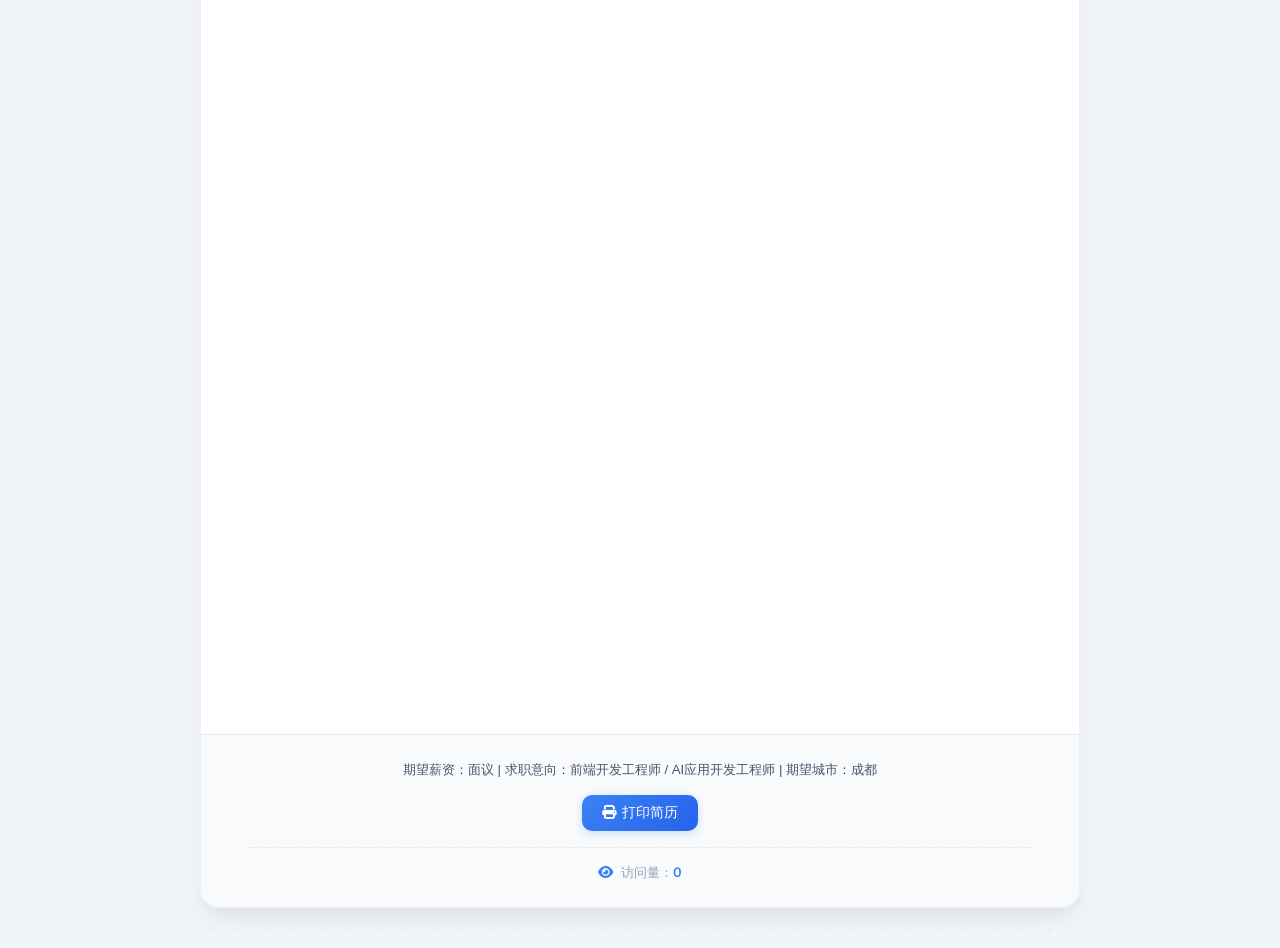
==== commit c41fd16b: "print: 紧凑2页A4布局 — 全局缩小padding/font-size/gap，保持内容完整" ====
--- a/index.html
+++ b/index.html
@@ -53,35 +53,35 @@
       <div class="skills-grid">
         <div class="skill-card">
           <div class="skill-header">
-            <i class="fas fa-robot"></i>
-            <h3>AI应用开发</h3>
-          </div>
-          <p>具备AI应用系统从0到1的架构设计与落地能力，熟悉RAG技术架构、Multi-Agent协同、Prompt工程，有AI辅助编程工具的完整开发经验</p>
-          <div class="skill-tags">
-            <span class="tag">RAG</span>
-            <span class="tag">Multi-Agent</span>
-            <span class="tag">MCP</span>
-            <span class="tag">Prompt Engineering</span>
-            <span class="tag">BGE Reranker</span>
-            <span class="tag">SDD</span>
-          </div>
-        </div>
-
-        <div class="skill-card">
-          <div class="skill-header">
             <i class="fas fa-microchip"></i>
-            <h3>AI开发工具实践</h3>
-          </div>
-          <p>设计并构建多智能体开发工作组系统（12引擎/Hive协议/God Agent），实践CDKB代码领域知识库、"策略即代码"PaC五层策略、跨流协同主干SOP，将AI工具从单点提效升级为全流程自治</p>
+            <h3>AI开发工具与架构</h3>
+          </div>
+          <p>设计并构建多智能体开发工作组系统（12引擎/Hive协议/God Agent），实践CDKB代码领域知识库、"策略即代码"PaC五层策略、跨流协同主干SOP，具备RAG系统架构设计与落地能力</p>
           <div class="skill-tags">
             <span class="tag">Multi-Agent</span>
             <span class="tag">Hive Protocol</span>
             <span class="tag">God Agent</span>
             <span class="tag">MCP Server</span>
+            <span class="tag">CDKB</span>
+            <span class="tag">RAG</span>
+            <span class="tag">策略即代码</span>
             <span class="tag">SDD</span>
-            <span class="tag">CDKB</span>
-            <span class="tag">策略即代码</span>
-            <span class="tag">Git Worktree</span>
+          </div>
+        </div>
+
+        <div class="skill-card">
+          <div class="skill-header">
+            <i class="fas fa-layer-group"></i>
+            <h3>前端工程化</h3>
+          </div>
+          <p>React 19 / Vue 2/3 多框架开发，Monorepo工程化，配置化渲染平台（CML/RuntimeRenderer），AST代码静态分析与自动化迁移</p>
+          <div class="skill-tags">
+            <span class="tag">React 19</span>
+            <span class="tag">Vue 2/3</span>
+            <span class="tag">TypeScript</span>
+            <span class="tag">Monorepo</span>
+            <span class="tag">CML</span>
+            <span class="tag">AST</span>
           </div>
         </div>
 
@@ -97,36 +97,6 @@
             <span class="tag">RRF</span>
             <span class="tag">Milvus</span>
             <span class="tag">Chroma</span>
-          </div>
-        </div>
-
-        <div class="skill-card">
-          <div class="skill-header">
-            <i class="fas fa-code-branch"></i>
-            <h3>代码静态分析与AST</h3>
-          </div>
-          <p>有基于AST的代码静态分析工具开发经验，设计并实现Vue2→React的自动化迁移流水线，精通代码解析与生成技术</p>
-          <div class="skill-tags">
-            <span class="tag">AST</span>
-            <span class="tag">代码静态分析</span>
-            <span class="tag">自动化迁移</span>
-            <span class="tag">FSD架构</span>
-          </div>
-        </div>
-
-        <div class="skill-card">
-          <div class="skill-header">
-            <i class="fas fa-layer-group"></i>
-            <h3>前端工程化</h3>
-          </div>
-          <p>React 19 / Vue 2/3 多框架开发，Monorepo工程化，配置化渲染平台（CML/RuntimeRenderer），低代码平台架构设计</p>
-          <div class="skill-tags">
-            <span class="tag">React 19</span>
-            <span class="tag">Vue 2/3</span>
-            <span class="tag">TypeScript</span>
-            <span class="tag">Monorepo</span>
-            <span class="tag">CML</span>
-            <span class="tag">低代码平台</span>
           </div>
         </div>
 
--- a/css/resume.css
+++ b/css/resume.css
@@ -1148,11 +1148,18 @@
 }
 
 /* ============================================================
-   Print
+   Print — Compact 2-page A4 layout
    ============================================================ */
 @media print {
+  @page {
+    size: A4;
+    margin: 8mm 10mm;
+  }
+
   body {
     background: white;
+    font-size: 9.5pt;
+    line-height: 1.4;
   }
 
   .resume-container {
@@ -1163,6 +1170,277 @@
   .resume {
     box-shadow: none;
     border-radius: 0;
+    border: none;
+    overflow: visible;
+  }
+
+  /* ── Header ── */
+  .resume-header {
+    padding: 18px 28px;
+  }
+
+  .resume-header::before,
+  .resume-header::after {
+    display: none;
+  }
+
+  .header-content {
+    gap: 16px;
+  }
+
+  .profile-info .name {
+    font-size: 1.6rem;
+    margin-bottom: 4px;
+  }
+
+  .profile-info .title {
+    font-size: 0.92rem;
+    margin-bottom: 8px;
+  }
+
+  .meta-item {
+    font-size: 0.75rem;
+    padding: 2px 8px;
+  }
+
+  .contact-info {
+    gap: 5px;
+  }
+
+  .contact-item {
+    font-size: 0.75rem;
+    padding: 4px 10px;
+  }
+
+  /* ── Main ── */
+  .resume-main {
+    padding: 18px 28px;
+  }
+
+  .section {
+    margin-bottom: 16px;
+  }
+
+  .section-title {
+    font-size: 0.92rem;
+    margin-bottom: 10px;
+    padding-bottom: 6px;
+  }
+
+  .title-icon {
+    width: 22px;
+    height: 22px;
+    font-size: 0.7rem;
+  }
+
+  /* ── Skills ── */
+  .skills-grid {
+    gap: 8px;
+  }
+
+  .skill-card {
+    padding: 10px 12px;
+    box-shadow: none;
+    border: 1px solid var(--border-color);
+  }
+
+  .skill-card::before,
+  .skill-card::after {
+    display: none;
+  }
+
+  .skill-header {
+    margin-bottom: 6px;
+  }
+
+  .skill-header i {
+    font-size: 0.85rem;
+  }
+
+  .skill-header h3 {
+    font-size: 0.82rem;
+  }
+
+  .skill-card p {
+    font-size: 0.72rem;
+    line-height: 1.4;
+    margin-bottom: 6px;
+  }
+
+  .tag {
+    font-size: 0.65rem;
+    padding: 1px 6px;
+  }
+
+  /* ── Timeline ── */
+  .timeline {
+    padding-left: 16px;
+  }
+
+  .timeline::before {
+    top: 6px;
+    bottom: 6px;
+  }
+
+  .timeline-item {
+    padding-bottom: 10px;
+  }
+
+  .timeline-marker {
+    left: -16px;
+    width: 8px;
+    height: 8px;
+    border-width: 2px;
+    box-shadow: 0 0 0 2px rgba(59, 130, 246, 0.1);
+  }
+
+  .timeline-content {
+    padding: 10px 14px;
+    box-shadow: none;
+  }
+
+  .timeline-header h3 {
+    font-size: 0.88rem;
+  }
+
+  .timeline-period {
+    font-size: 0.7rem;
+    padding: 2px 7px;
+  }
+
+  .timeline-role {
+    font-size: 0.78rem;
+    margin-bottom: 6px;
+  }
+
+  .timeline-duties li {
+    font-size: 0.74rem;
+    margin-bottom: 3px;
+    line-height: 1.4;
+    padding-left: 10px;
+  }
+
+  .timeline-duties li::before {
+    width: 4px;
+    height: 4px;
+    top: 6px;
+  }
+
+  /* ── Project Cards ── */
+  .project-card {
+    padding: 12px 16px;
+    margin-bottom: 10px;
+    box-shadow: none;
+    border: 1px solid var(--border-color);
+    break-inside: avoid;
+  }
+
+  .project-card::before {
+    height: 2px;
+  }
+
+  .project-header {
+    margin-bottom: 6px;
+    gap: 6px;
+  }
+
+  .project-header h3 {
+    font-size: 0.88rem;
+  }
+
+  .project-role {
+    font-size: 0.68rem;
+    padding: 2px 7px;
+  }
+
+  .project-period {
+    font-size: 0.68rem;
+  }
+
+  .project-tech {
+    gap: 4px;
+    margin-bottom: 8px;
+  }
+
+  .tech-tag {
+    font-size: 0.65rem;
+    padding: 1px 6px;
+  }
+
+  .project-desc {
+    font-size: 0.76rem;
+    margin-bottom: 8px;
+    line-height: 1.45;
+  }
+
+  .project-achievements li {
+    font-size: 0.73rem;
+    margin-bottom: 4px;
+    line-height: 1.42;
+    padding-left: 12px;
+  }
+
+  .project-achievements li::before {
+    font-size: 0.68rem;
+  }
+
+  /* ── Education ── */
+  .education-grid {
+    gap: 8px;
+  }
+
+  .education-card {
+    padding: 10px 14px;
+    box-shadow: none;
+    border: 1px solid var(--border-color);
+  }
+
+  .education-card::before {
+    display: none;
+  }
+
+  .education-school {
+    margin-bottom: 6px;
+  }
+
+  .education-school h3 {
+    font-size: 0.85rem;
+  }
+
+  .education-major {
+    font-size: 0.78rem;
+    margin-bottom: 3px;
+  }
+
+  .education-degree {
+    font-size: 0.65rem;
+    margin-bottom: 4px;
+  }
+
+  .education-period {
+    font-size: 0.7rem;
+  }
+
+  /* ── Certificates ── */
+  .certificates-list {
+    gap: 6px;
+  }
+
+  .certificate-item {
+    padding: 5px 10px;
+    font-size: 0.78rem;
+    box-shadow: none;
+    border: 1px solid var(--border-color);
+  }
+
+  /* ── Footer ── */
+  .resume-footer {
+    padding: 10px 28px;
+  }
+
+  .resume-footer p {
+    font-size: 0.74rem;
+    margin-bottom: 0;
   }
 
   .print-btn,
@@ -1170,8 +1448,6 @@
     display: none;
   }
 
-  .project-card,
-  .skill-card,
   .sub-project {
     break-inside: avoid;
   }
@@ -1194,10 +1470,6 @@
     animation: none !important;
     transition: none !important;
   }
-
-  @page {
-    margin: 10mm;
-  }
 }
 
 /* ============================================================
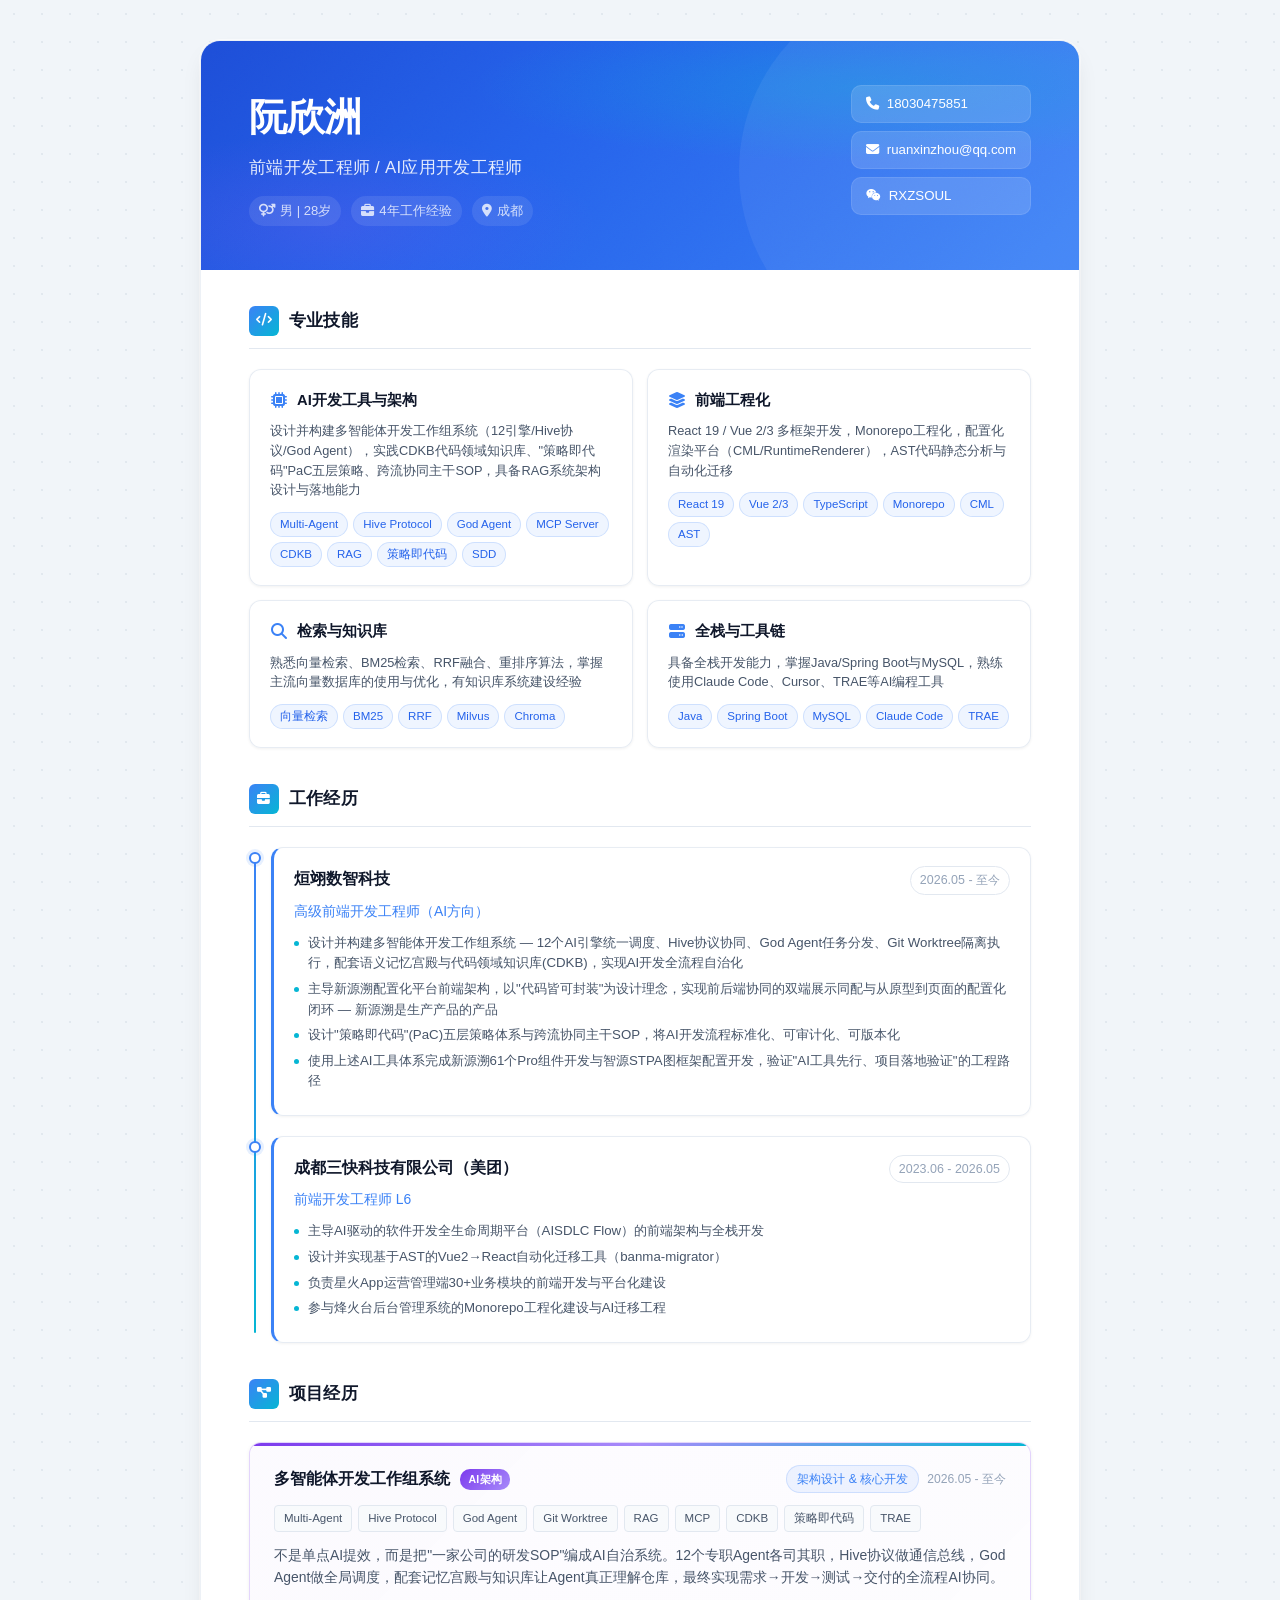
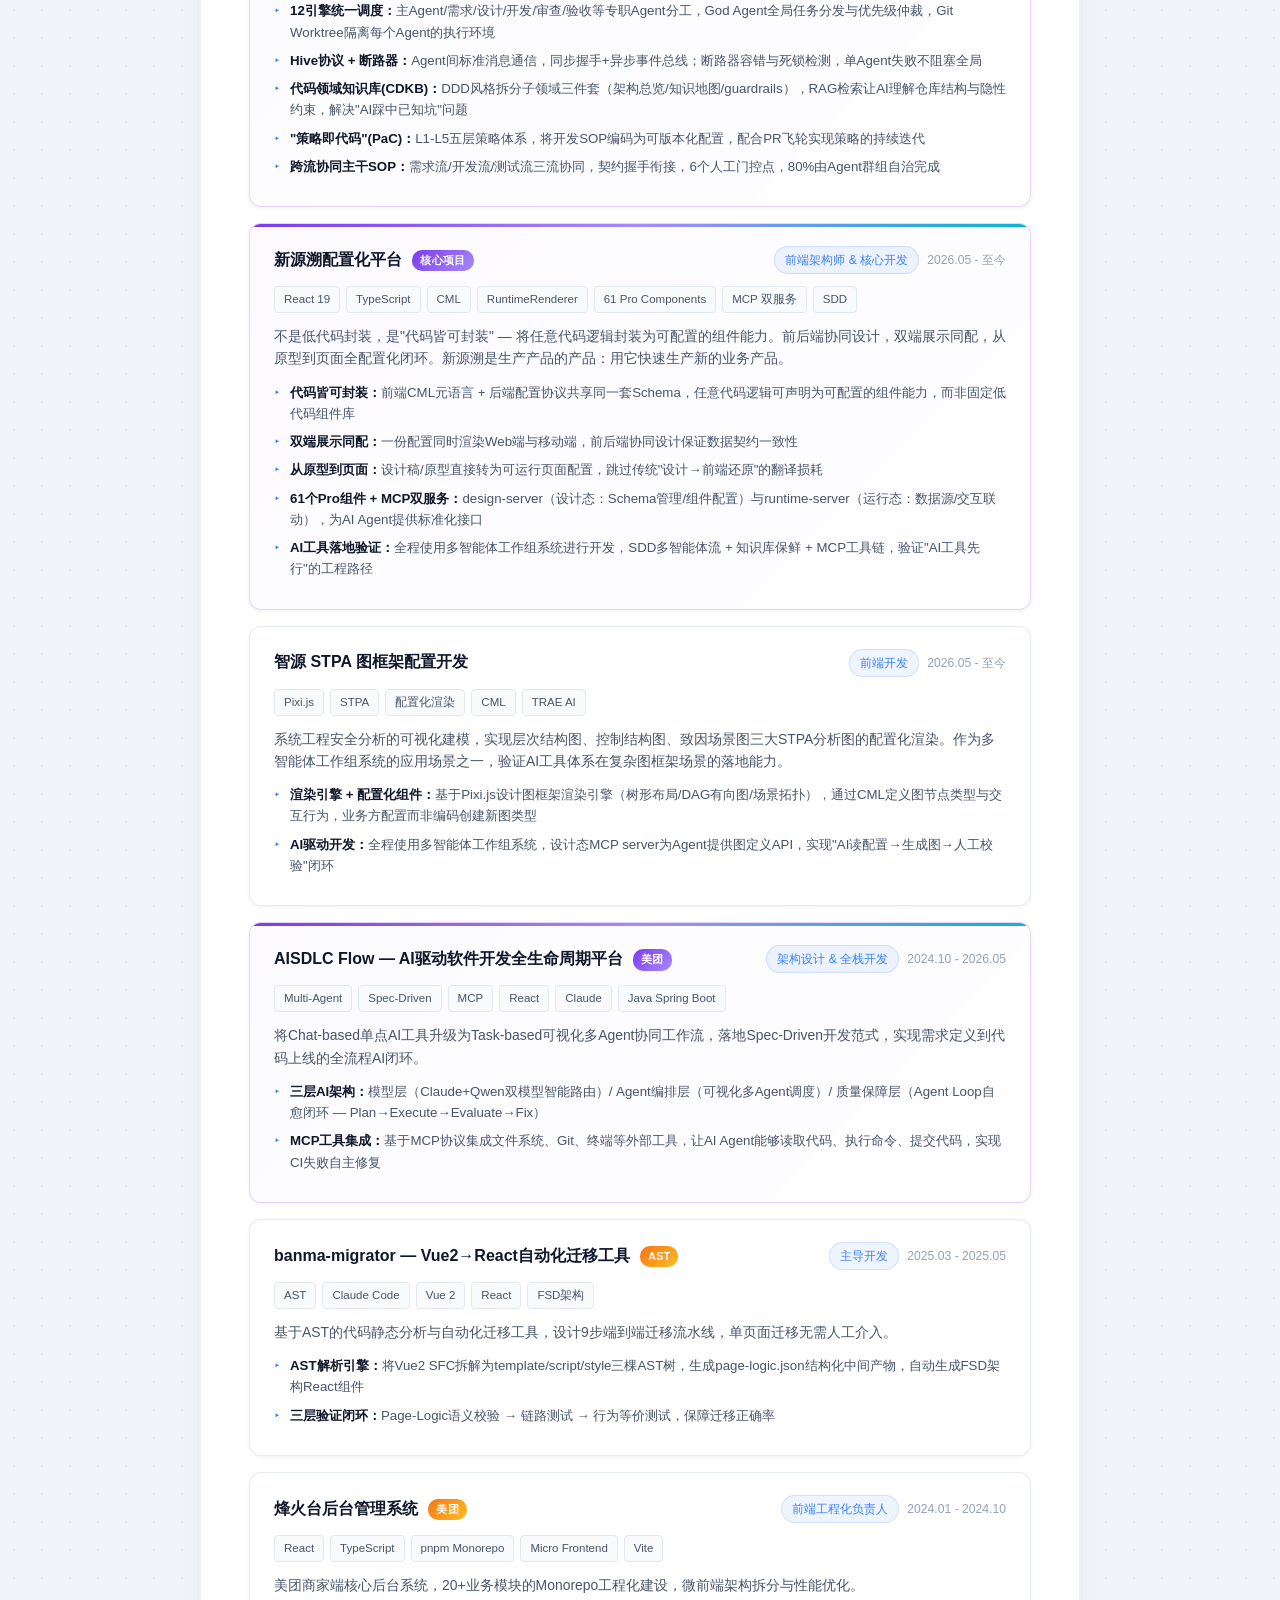
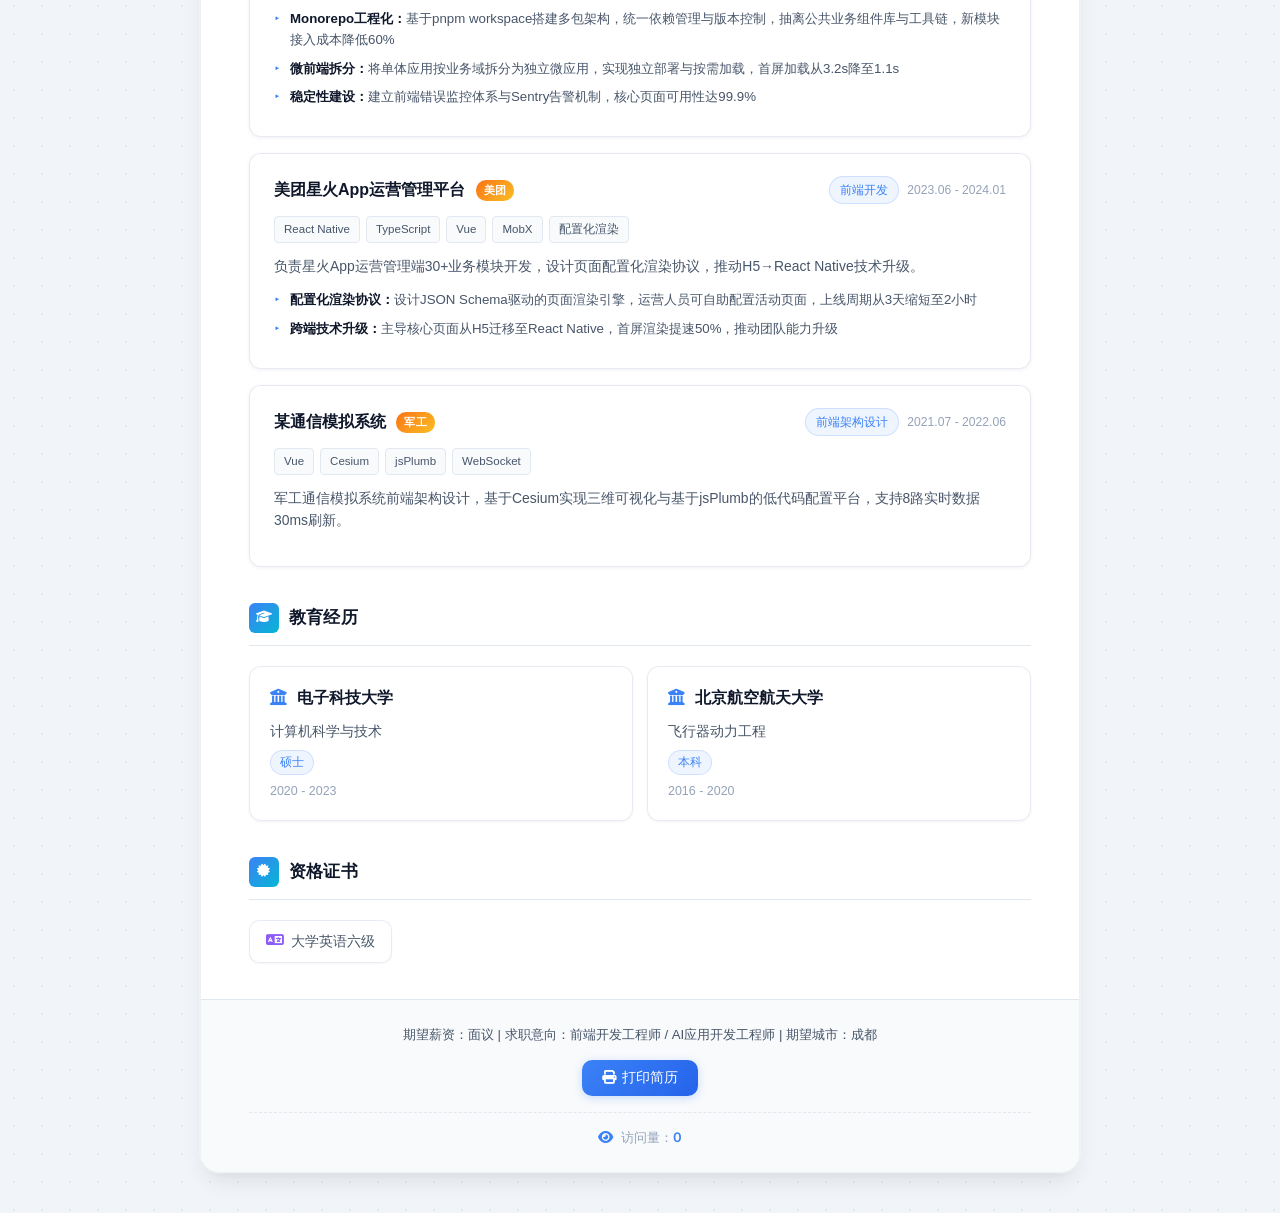
==== commit 80c2d19a: "新增烽火台项目卡，丰富星火App细节，banma-migrator精简，美团项目时间线拆分" ====
--- a/index.html
+++ b/index.html
@@ -269,34 +269,56 @@
         </div>
         <div class="project-tech">
           <span class="tech-tag">AST</span>
-          <span class="tech-tag">Multi-Agent</span>
           <span class="tech-tag">Claude Code</span>
           <span class="tech-tag">Vue 2</span>
           <span class="tech-tag">React</span>
           <span class="tech-tag">FSD架构</span>
         </div>
-        <p class="project-desc">基于AST的代码静态分析与自动化迁移工具，设计9步端到端迁移流水线，11个专职Agent协同，单页面迁移无需人工介入。</p>
-        <ul class="project-achievements">
-          <li><strong>AST + AI：</strong>将Vue2 SFC拆解为template/script/style三棵AST树，生成page-logic.json结构化中间产物，通过多Agent流水线自动生成FSD架构React组件</li>
+        <p class="project-desc">基于AST的代码静态分析与自动化迁移工具，设计9步端到端迁移流水线，单页面迁移无需人工介入。</p>
+        <ul class="project-achievements">
+          <li><strong>AST解析引擎：</strong>将Vue2 SFC拆解为template/script/style三棵AST树，生成page-logic.json结构化中间产物，自动生成FSD架构React组件</li>
           <li><strong>三层验证闭环：</strong>Page-Logic语义校验 → 链路测试 → 行为等价测试，保障迁移正确率</li>
         </ul>
       </div>
 
       <div class="project-card">
         <div class="project-header">
-          <h3>美团星火App运营管理平台</h3>
+          <h3>烽火台后台管理系统 <span class="project-badge project-badge--orange">美团</span></h3>
+          <span class="project-role">前端工程化负责人</span>
+          <span class="project-period">2024.01 - 2024.10</span>
+        </div>
+        <div class="project-tech">
+          <span class="tech-tag">React</span>
+          <span class="tech-tag">TypeScript</span>
+          <span class="tech-tag">pnpm Monorepo</span>
+          <span class="tech-tag">Micro Frontend</span>
+          <span class="tech-tag">Vite</span>
+        </div>
+        <p class="project-desc">美团商家端核心后台系统，20+业务模块的Monorepo工程化建设，微前端架构拆分与性能优化。</p>
+        <ul class="project-achievements">
+          <li><strong>Monorepo工程化：</strong>基于pnpm workspace搭建多包架构，统一依赖管理与版本控制，抽离公共业务组件库与工具链，新模块接入成本降低60%</li>
+          <li><strong>微前端拆分：</strong>将单体应用按业务域拆分为独立微应用，实现独立部署与按需加载，首屏加载从3.2s降至1.1s</li>
+          <li><strong>稳定性建设：</strong>建立前端错误监控体系与Sentry告警机制，核心页面可用性达99.9%</li>
+        </ul>
+      </div>
+
+      <div class="project-card">
+        <div class="project-header">
+          <h3>美团星火App运营管理平台 <span class="project-badge project-badge--orange">美团</span></h3>
           <span class="project-role">前端开发</span>
-          <span class="project-period">2023.06 - 2026.05</span>
+          <span class="project-period">2023.06 - 2024.01</span>
         </div>
         <div class="project-tech">
           <span class="tech-tag">React Native</span>
           <span class="tech-tag">TypeScript</span>
           <span class="tech-tag">Vue</span>
           <span class="tech-tag">MobX</span>
-        </div>
-        <p class="project-desc">负责星火App运营管理端30+业务模块开发，设计页面配置化渲染协议，推动H5→React Native技术升级与稳定性建设。</p>
-        <ul class="project-achievements">
-          <li><strong>平台化：</strong>设计页面配置化渲染协议，支持多种新业务快速接入；主导监控体系与容灾降级机制建设</li>
+          <span class="tech-tag">配置化渲染</span>
+        </div>
+        <p class="project-desc">负责星火App运营管理端30+业务模块开发，设计页面配置化渲染协议，推动H5→React Native技术升级。</p>
+        <ul class="project-achievements">
+          <li><strong>配置化渲染协议：</strong>设计JSON Schema驱动的页面渲染引擎，运营人员可自助配置活动页面，上线周期从3天缩短至2小时</li>
+          <li><strong>跨端技术升级：</strong>主导核心页面从H5迁移至React Native，首屏渲染提速50%，推动团队能力升级</li>
         </ul>
       </div>
 
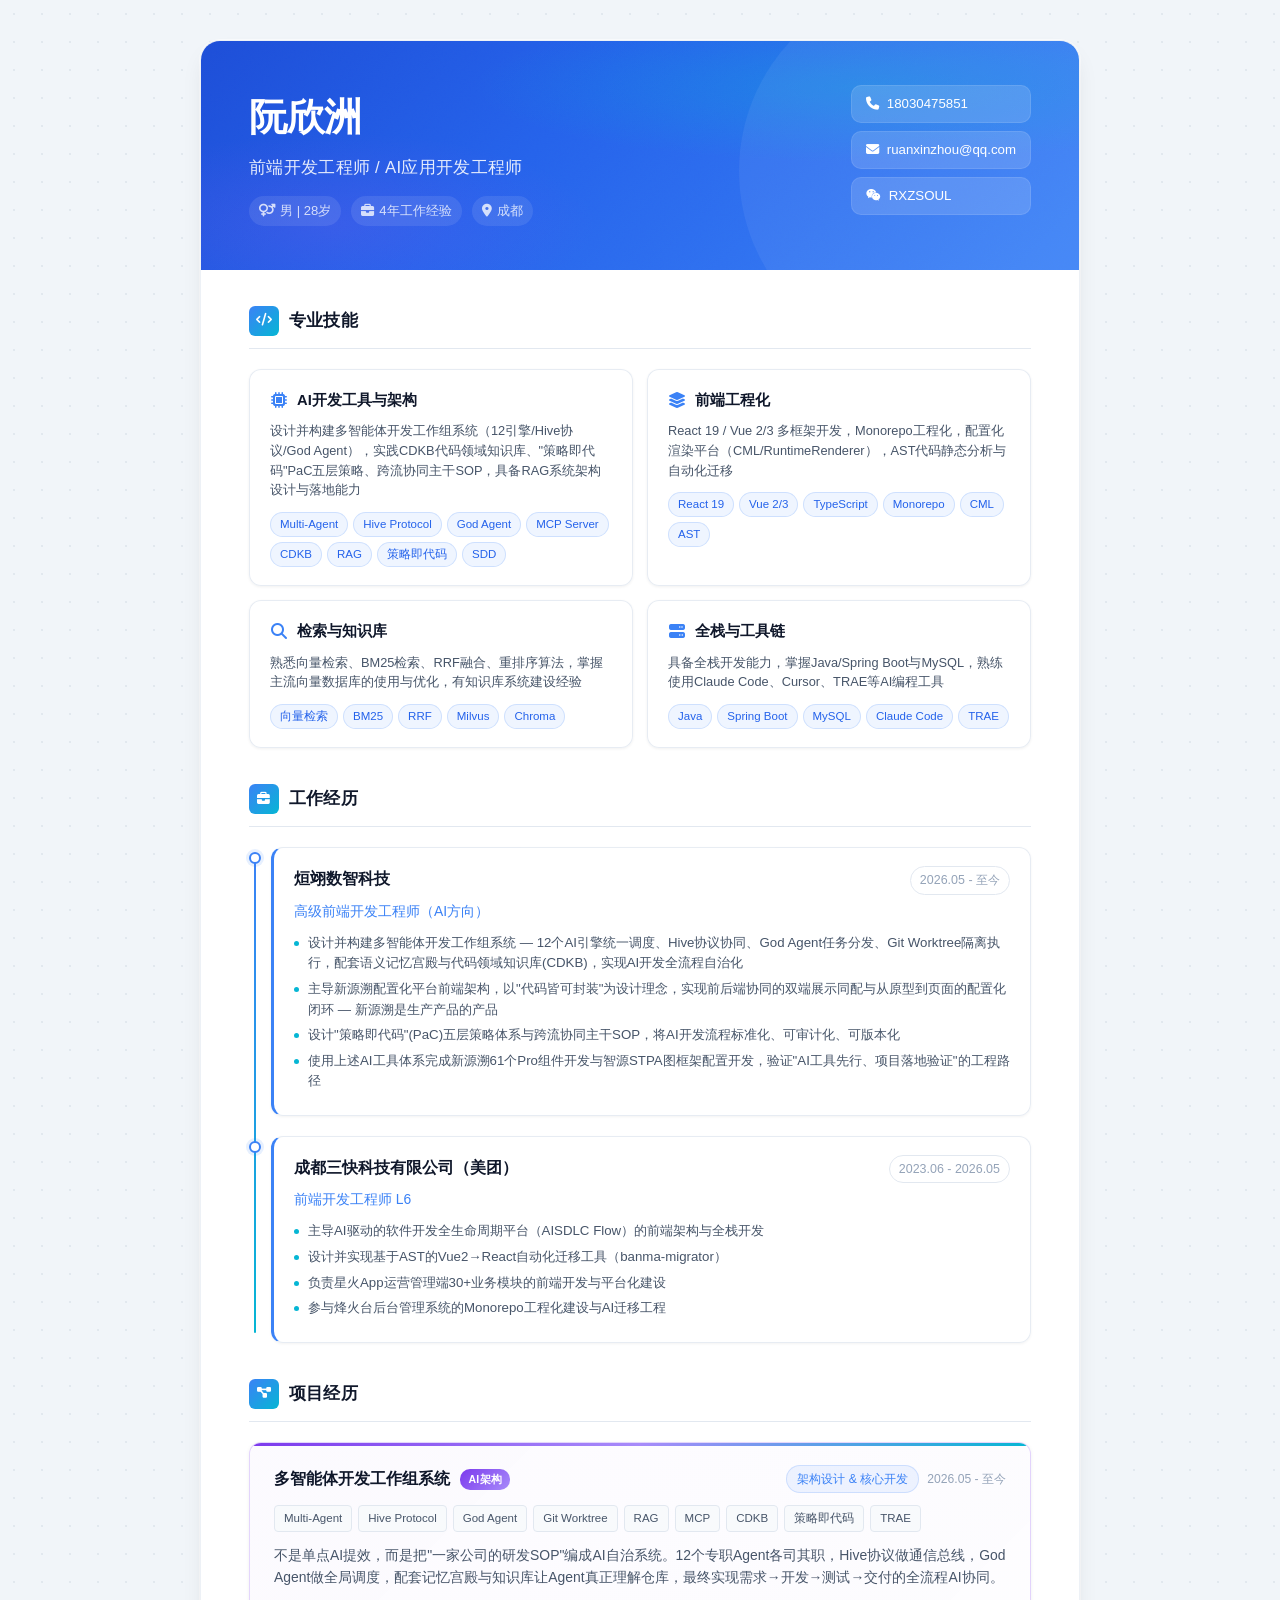
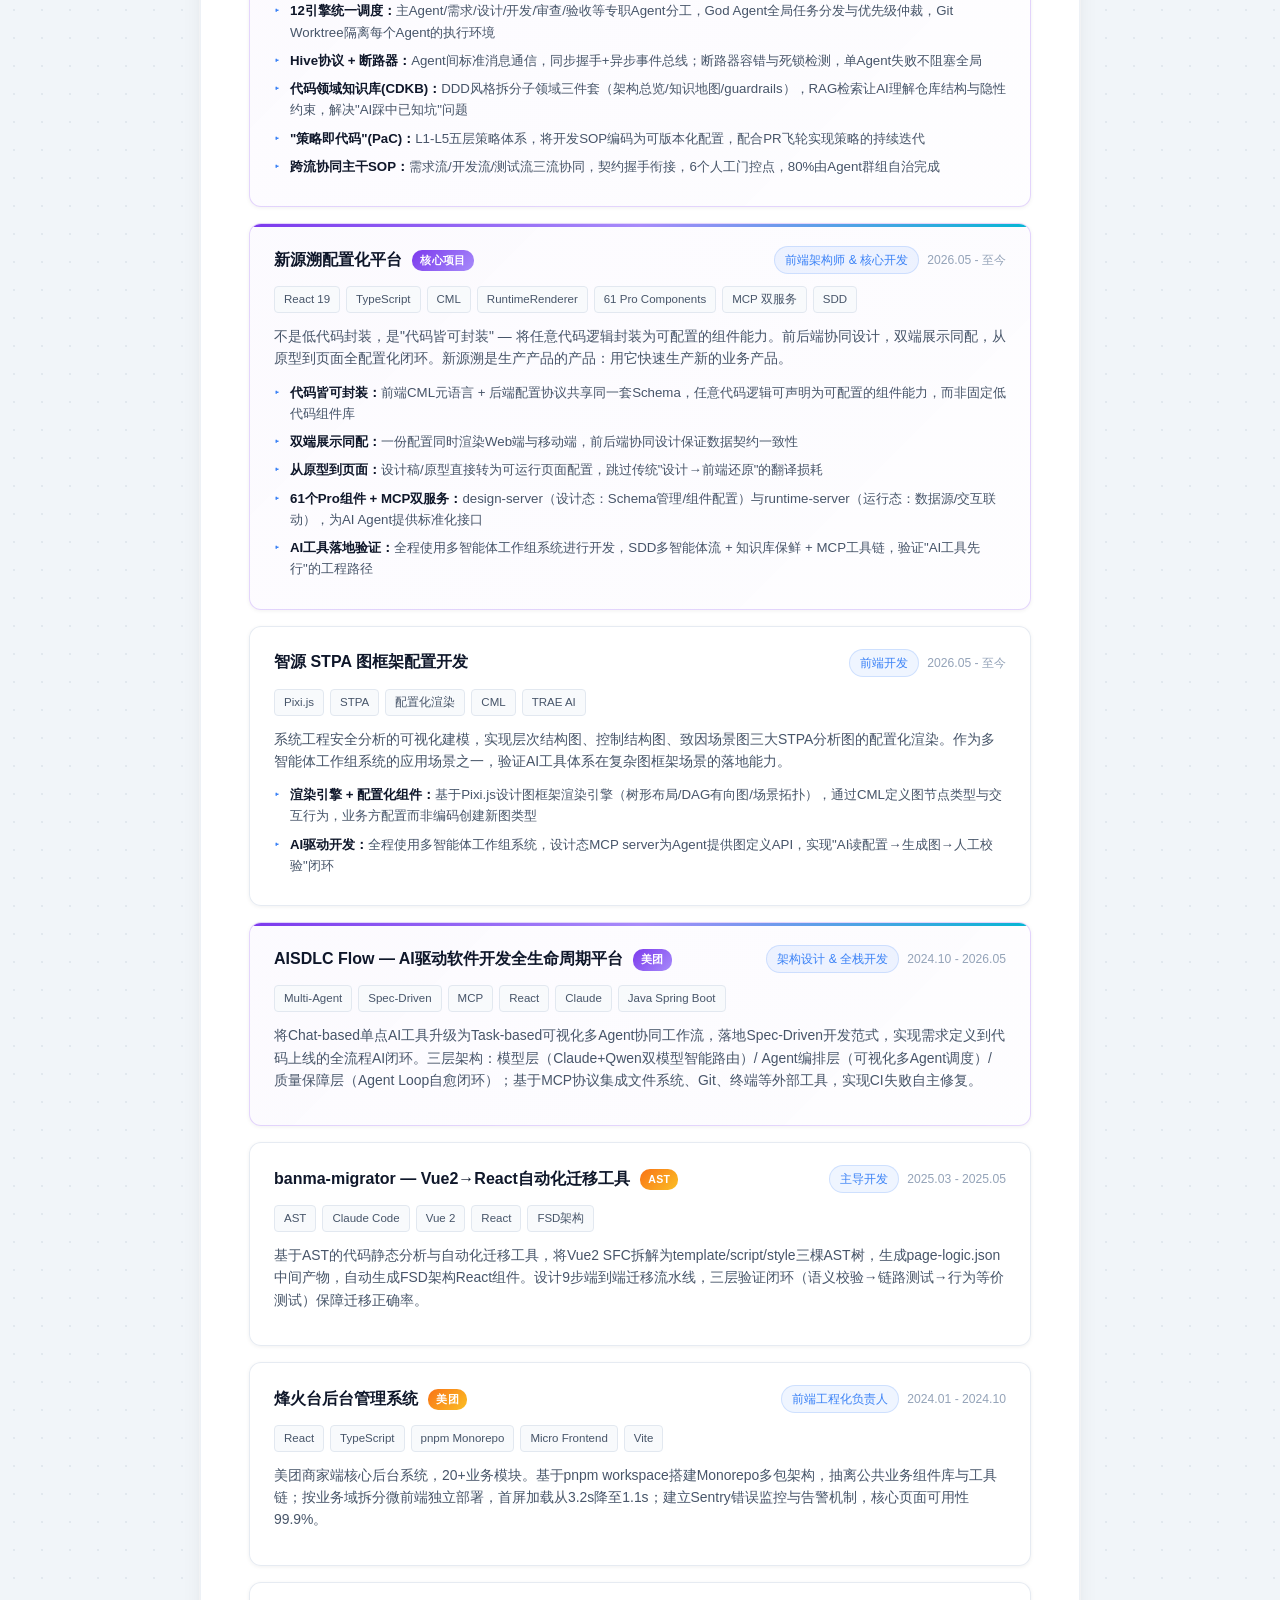
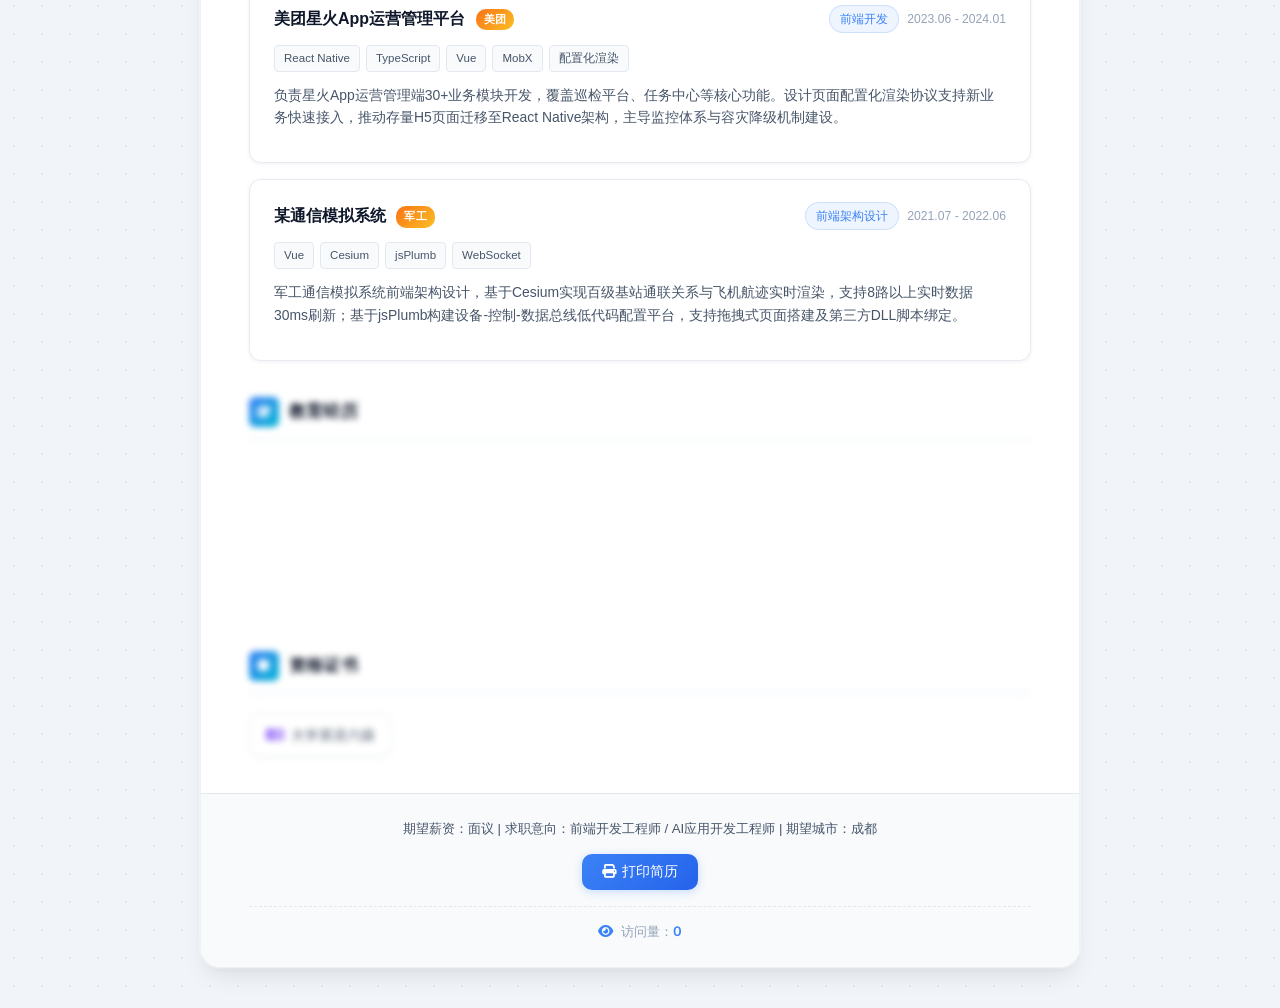
==== commit 6ab69e0b: "精简项目描述：前3个核心项目保留细节，后5个项目合并为一行描述，基于git历史原文" ====
--- a/index.html
+++ b/index.html
@@ -254,11 +254,7 @@
           <span class="tech-tag">Claude</span>
           <span class="tech-tag">Java Spring Boot</span>
         </div>
-        <p class="project-desc">将Chat-based单点AI工具升级为Task-based可视化多Agent协同工作流，落地Spec-Driven开发范式，实现需求定义到代码上线的全流程AI闭环。</p>
-        <ul class="project-achievements">
-          <li><strong>三层AI架构：</strong>模型层（Claude+Qwen双模型智能路由）/ Agent编排层（可视化多Agent调度）/ 质量保障层（Agent Loop自愈闭环 — Plan→Execute→Evaluate→Fix）</li>
-          <li><strong>MCP工具集成：</strong>基于MCP协议集成文件系统、Git、终端等外部工具，让AI Agent能够读取代码、执行命令、提交代码，实现CI失败自主修复</li>
-        </ul>
+        <p class="project-desc">将Chat-based单点AI工具升级为Task-based可视化多Agent协同工作流，落地Spec-Driven开发范式，实现需求定义到代码上线的全流程AI闭环。三层架构：模型层（Claude+Qwen双模型智能路由）/ Agent编排层（可视化多Agent调度）/ 质量保障层（Agent Loop自愈闭环）；基于MCP协议集成文件系统、Git、终端等外部工具，实现CI失败自主修复。</p>
       </div>
 
       <div class="project-card">
@@ -274,11 +270,7 @@
           <span class="tech-tag">React</span>
           <span class="tech-tag">FSD架构</span>
         </div>
-        <p class="project-desc">基于AST的代码静态分析与自动化迁移工具，设计9步端到端迁移流水线，单页面迁移无需人工介入。</p>
-        <ul class="project-achievements">
-          <li><strong>AST解析引擎：</strong>将Vue2 SFC拆解为template/script/style三棵AST树，生成page-logic.json结构化中间产物，自动生成FSD架构React组件</li>
-          <li><strong>三层验证闭环：</strong>Page-Logic语义校验 → 链路测试 → 行为等价测试，保障迁移正确率</li>
-        </ul>
+        <p class="project-desc">基于AST的代码静态分析与自动化迁移工具，将Vue2 SFC拆解为template/script/style三棵AST树，生成page-logic.json中间产物，自动生成FSD架构React组件。设计9步端到端迁移流水线，三层验证闭环（语义校验→链路测试→行为等价测试）保障迁移正确率。</p>
       </div>
 
       <div class="project-card">
@@ -294,12 +286,7 @@
           <span class="tech-tag">Micro Frontend</span>
           <span class="tech-tag">Vite</span>
         </div>
-        <p class="project-desc">美团商家端核心后台系统，20+业务模块的Monorepo工程化建设，微前端架构拆分与性能优化。</p>
-        <ul class="project-achievements">
-          <li><strong>Monorepo工程化：</strong>基于pnpm workspace搭建多包架构，统一依赖管理与版本控制，抽离公共业务组件库与工具链，新模块接入成本降低60%</li>
-          <li><strong>微前端拆分：</strong>将单体应用按业务域拆分为独立微应用，实现独立部署与按需加载，首屏加载从3.2s降至1.1s</li>
-          <li><strong>稳定性建设：</strong>建立前端错误监控体系与Sentry告警机制，核心页面可用性达99.9%</li>
-        </ul>
+        <p class="project-desc">美团商家端核心后台系统，20+业务模块。基于pnpm workspace搭建Monorepo多包架构，抽离公共业务组件库与工具链；按业务域拆分微前端独立部署，首屏加载从3.2s降至1.1s；建立Sentry错误监控与告警机制，核心页面可用性99.9%。</p>
       </div>
 
       <div class="project-card">
@@ -315,11 +302,7 @@
           <span class="tech-tag">MobX</span>
           <span class="tech-tag">配置化渲染</span>
         </div>
-        <p class="project-desc">负责星火App运营管理端30+业务模块开发，设计页面配置化渲染协议，推动H5→React Native技术升级。</p>
-        <ul class="project-achievements">
-          <li><strong>配置化渲染协议：</strong>设计JSON Schema驱动的页面渲染引擎，运营人员可自助配置活动页面，上线周期从3天缩短至2小时</li>
-          <li><strong>跨端技术升级：</strong>主导核心页面从H5迁移至React Native，首屏渲染提速50%，推动团队能力升级</li>
-        </ul>
+        <p class="project-desc">负责星火App运营管理端30+业务模块开发，覆盖巡检平台、任务中心等核心功能。设计页面配置化渲染协议支持新业务快速接入，推动存量H5页面迁移至React Native架构，主导监控体系与容灾降级机制建设。</p>
       </div>
 
       <div class="project-card">
@@ -334,7 +317,7 @@
           <span class="tech-tag">jsPlumb</span>
           <span class="tech-tag">WebSocket</span>
         </div>
-        <p class="project-desc">军工通信模拟系统前端架构设计，基于Cesium实现三维可视化与基于jsPlumb的低代码配置平台，支持8路实时数据30ms刷新。</p>
+        <p class="project-desc">军工通信模拟系统前端架构设计，基于Cesium实现百级基站通联关系与飞机航迹实时渲染，支持8路以上实时数据30ms刷新；基于jsPlumb构建设备-控制-数据总线低代码配置平台，支持拖拽式页面搭建及第三方DLL脚本绑定。</p>
       </div>
     </section>
 
